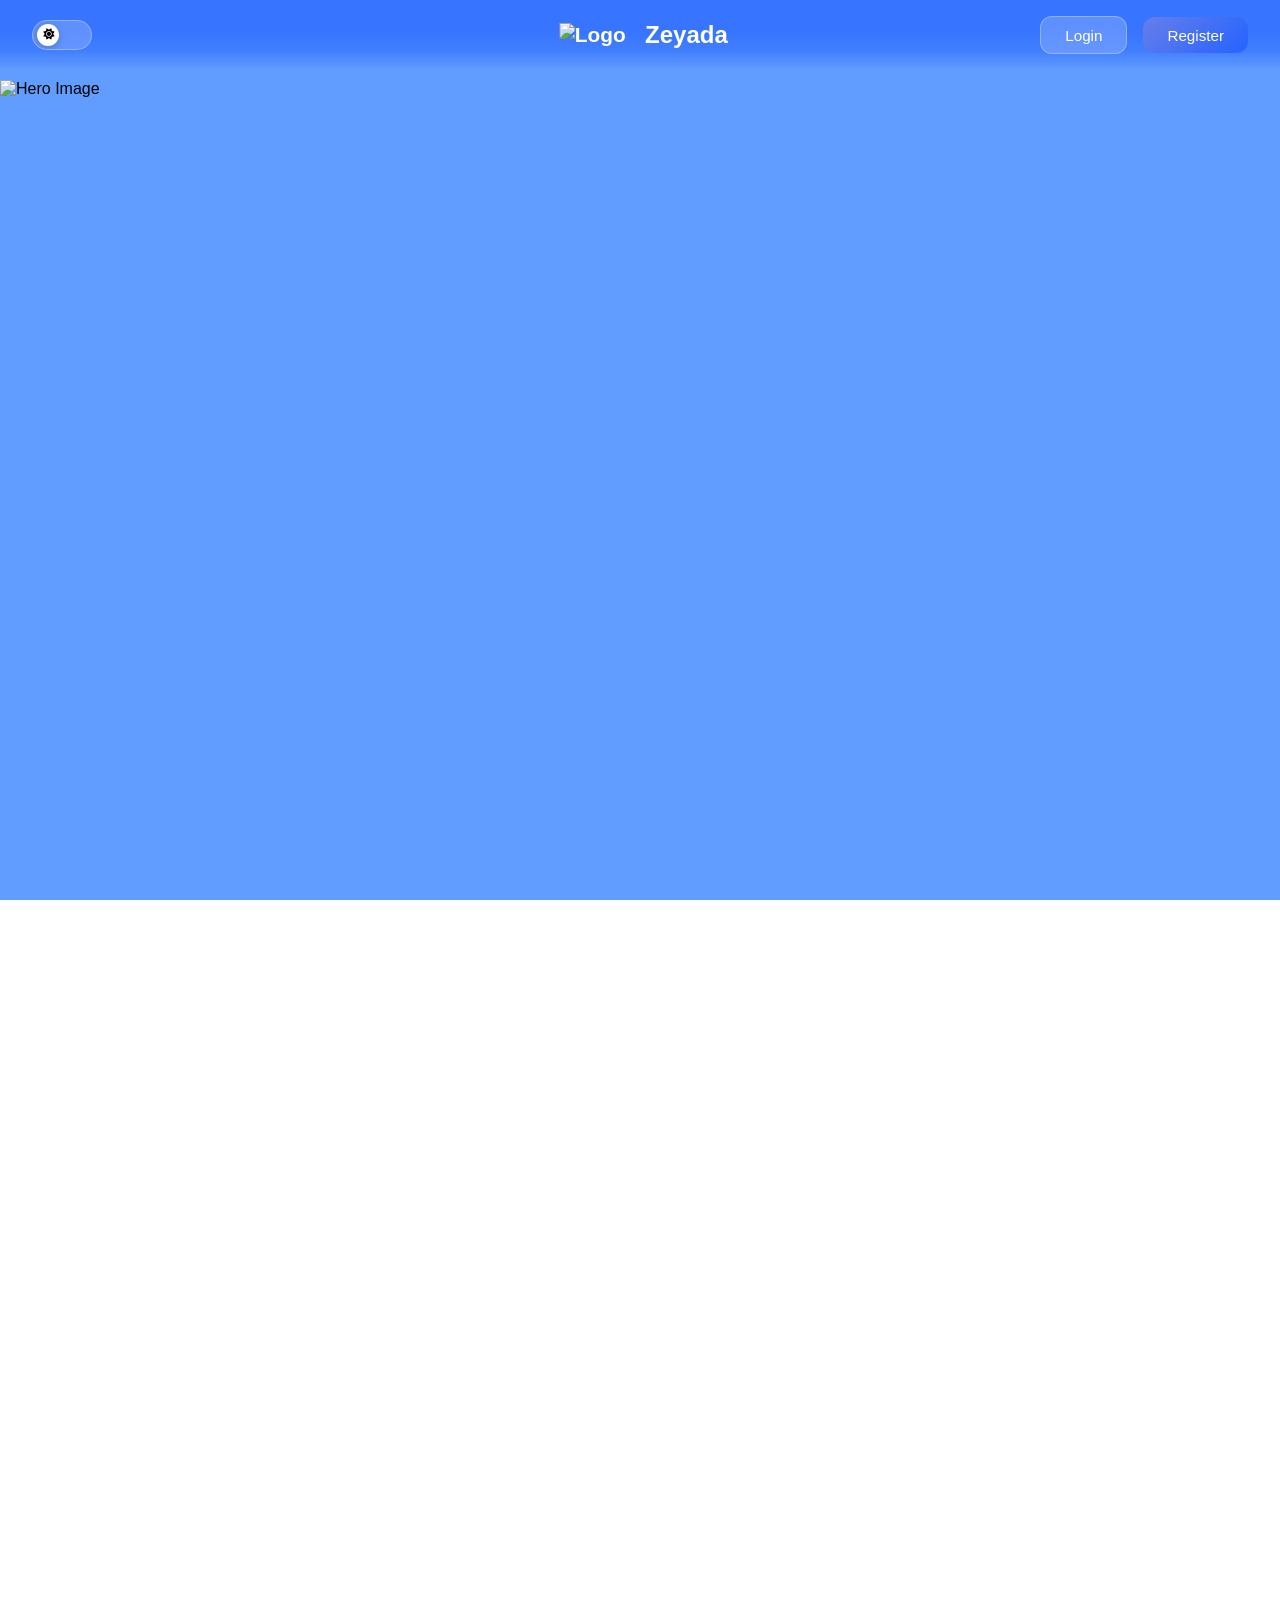
==== index.html @ 0ca5da94 "Update and rename home.html to index.html" ====
<!DOCTYPE html>
<html lang="en">

<head>
    <meta charset="UTF-8">
    <meta name="viewport" content="width=device-width, initial-scale=1.0">
    <title>Home</title>
    <link href="https://cdnjs.cloudflare.com/ajax/libs/font-awesome/6.4.0/css/all.min.css" rel="stylesheet">
    <link rel="stylesheet" href="https://cdnjs.cloudflare.com/ajax/libs/font-awesome/6.5.1/css/all.min.css">
    <link rel="stylesheet" href="footer.css">
    <link rel="stylesheet" href="home.css">
    <link rel="stylesheet" href="nav.css">
</head>

<body>
    <!-- Navbar -->
    <nav class="glass-navbar">
        <div class="navbar-container">
            <!-- Logo/Brand (Center) -->
            <a href="home.html" class="navbar-brand">
                <div class="brand-logo">
                    <!-- <i class="fas fa-gem"></i> -->
                    <img src="IMG/زياادة-01-01.svg" alt="Logo" class="logo-text-wrapper">
                </div>
                <span class="logo-svg">Zeyada</span>
            </a>

            <!-- Theme Toggle -->
            <div class="theme-toggle" onclick="toggleTheme()">
                <div class="toggle-slider" id="themeSlider">
                    <i class="fas fa-sun"></i>
                </div>
            </div>

            <!-- Desktop Buttons -->
            <div class="navbar-buttons">
                <a href="login.html" class="glass-btn">Login</a>
                <a href="register.html" class="glass-btn btn-register">Register</a>
            </div>

            <!-- Hamburger Menu -->
            <div class="hamburger" onclick="toggleMenu()">
                <span></span>
                <span></span>
                <span></span>
            </div>
        </div>
    </nav>
    <!-- Mobile Menu Overlay -->
    <div class="menu-overlay" id="menuOverlay" onclick="closeMenu()"></div>

    <!-- Mobile Menu -->
    <div class="mobile-menu" id="mobileMenu">
        <div class="mobile-menu-items">
            <a href="login.html" class="glass-btn" onclick="closeMenu()">Login</a>
            <a href="register.html" class="glass-btn btn-register" onclick="closeMenu()">Register</a>
        </div>
    </div>
    <!-- finish navbar -->
    <!-- main -->
    <!-- Hero Section (Existing) -->
    <section class="hero">
        <div id="glassCircle">
            <div class="logo-container">
                <div class="logo-glass-circle">
                    <!-- <div class="rotating-logo">
                        <img src="IMG/زياادة-01-01.svg" alt="Rotating Logo">
                    </div> -->
                </div>
            </div>
        </div>
        <img src="IMG/Where-01.svg" alt="Hero Image" class="hero-bg">
    </section>

    <!-- NEW: Video Section -->
    <!-- <section class="video-section fade-in">
        <div class="video-container">
            <div class="video-wrapper">
                <video id="mainVideo" controls>
                    <source src="IMG/WhatsApp Video 2025-06-21 at 07.30.56_0c669a76.mp4" type="video/mp4">
                    Your browser does not support the video tag.
                </video>
                <div class="video-overlay"></div>
                <div class="play-button-overlay" onclick="toggleVideo()">
                    <i class="fas fa-play"></i>
                </div>
            </div>
        </div>
    </section> -->
    <section class="video-section fade-in">
        <div class="video-container">
            <div class="video-wrapper">
                <video id="mainVideo" controls>
                    <source src="IMG/WhatsApp Video 2025-06-21 at 07.30.56_0c669a76.mp4" type="video/mp4">
                    Your browser does not support the video tag.
                </video>
                <div class="video-overlay"></div>
                <div class="play-button-overlay" onclick="toggleVideo()">
                    <i class="fas fa-play"></i>
                </div>
            </div>
        </div>
    </section>

    <!-- NEW: About Section -->
    <section class="about-section fade-in">
        <div class="about-card">
            <p>
                A creative platform for Arabic typography, offering fonts, digital brushes, workbooks, and workshops —
                both free and
                premium — for designers and lettering artists.
            </p>
        </div>
    </section>

    <!-- NEW: Products Section -->
    <section class="products-section fade-in">
        <div class="section-header">
            <h2>Our Products</h2>
            <p>Discover our premium collection</p>
        </div>

        <div class="products-grid">
            <!-- Product Card 1: Rotating Logo (Fixed, Non-interactive) -->
            <div class="product-card">
                <img src="IMG/1000-03.jpg.jpeg" alt="Workshops" class="product-bg">
                <div class="product-glass-overlay"></div>
                <a href="brochures.html" class="product-button">
                    <span class="product-button-text">كراسات – Brochures</span>
                </a>
            </div>
            <!-- Product Card 2: فرش – Brushes -->
            <div class="product-card">
                <img src="IMG/1000-02.jpg.jpeg" alt="Brushes" class="product-bg">
                <div class="product-glass-overlay"></div>
                <a href="brushes.html" class="product-button">
                    <span class="product-button-text">فرش – Brushes</span>
                </a>
            </div>

            <!-- Product Card 3: ورش – Workshops -->
            <div class="product-card">
                <img src="IMG/Untitled-1-03.jpg.jpeg" alt="Workshops" class="product-bg">
                <div class="product-glass-overlay"></div>
                <a href="workshops.html" class="product-button">
                    <span class="product-button-text">ورش – Workshops</span>
                </a>
            </div>

            <!-- Product Card 4: مخطوطات – Calligraphies -->
            <div class="product-card">
                <img src="IMG/1000-03.jpg.jpeg" alt="Calligraphies" class="product-bg">
                <div class="product-glass-overlay"></div>
                <a href="calligraphies.html" class="product-button">
                    <span class="product-button-text"><span style="display: block;">مخطوطات</span> –
                        Calligraphies</span>
                </a>
            </div>

            <!-- Product Card 5: فونتات – Fonts -->
            <div class="product-card">
                <img src="IMG/1000-01.jpg.jpeg" alt="Fonts" class="product-bg">
                <div class="product-glass-overlay"></div>
                <a href="fonts.html" class="product-button">
                    <span class="product-button-text">فونتات – Fonts</span>
                </a>
            </div>
        </div>
    </section>
    <!-- footer -->
    <footer class="glass-footer">
        <div class="footer-content">

            <div class="social-icons">

                <a href="https://www.instagram.com/zy_a_da?igsh=bTQxdTZqa3ltbTZ4&utm_source=qr" target="_blank"
                    class="glass-icon" data-label="Instagram">
                    <i class="fab fa-instagram"></i>
                    <span class="reflection"></span>
                </a>

                <a href="https://youtube.com/@ahmedzeyadaaa?feature=shared" target="_blank" class="glass-icon"
                    data-label="YouTube">
                    <i class="fab fa-youtube"></i>
                    <span class="reflection"></span>
                </a>

                <a href="https://www.facebook.com/ze.y.da1111" target="_blank" class="glass-icon" data-label="Facebook">
                    <i class="fab fa-facebook-f"></i>
                    <span class="reflection"></span>
                </a>

                <a href="https://t.me/@A_M_S_B" target="_blank" class="glass-icon" data-label="Telegram">
                    <i class="fab fa-telegram-plane"></i>
                    <span class="reflection"></span>
                </a>

                <a href="https://wa.me/201025608578" target="_blank" class="glass-icon" data-label="WhatsApp">
                    <i class="fab fa-whatsapp"></i>
                    <span class="reflection"></span>
                </a>

                <a href="https://pin.it/2JMMWl7kB" target="_blank" class="glass-icon" data-label="Pinterest">
                    <i class="fab fa-pinterest-p"></i>
                    <span class="reflection"></span>
                </a>

                <a href="https://www.behance.net/zy_a_da" target="_blank" class="glass-icon" data-label="Behance">
                    <i class="fab fa-behance"></i>
                    <span class="reflection"></span>
                </a>
            </div>
            <div class="copyright">
                <span>All rights</span>
                <span class="reseved">Reserved © 2026</span>
            </div>
        </div>
    </footer>
    <script src="JS/home.js"></script>
    <script src="JS/footer.js"></script>
    <script src="JS/nav.js"></script>
</body>


</html>
---- footer.css ----
/* ===============================
FOOTER BASE
================================ */
.glass-footer {
    padding: clamp(20px, 4vw, 32px) 16px;
    /* background: linear-gradient(135deg, #141e30, #243b55); */
    /* background: linear-gradient(45deg, #6ea3fb 0%, #eaf2f3 50%, #6ea3fb 75%, #eaf2f3 100%); */
    direction: rtl;
    overflow: visible;
}

/* ===============================
FOOTER CONTENT (VERTICAL)
================================ */
.footer-content {
    max-width: 1700px;
    margin: auto;
    display: flex;
    flex-direction: column;
    /* 👈 الافتراضي */
    align-items: center;
    gap: clamp(12px, 3vw, 18px);
}

/* ===============================
REMOVE LINK STYLES
================================ */
.social-icons a {
    text-decoration: none !important;
    /* 👈 مفيش خط */
    color: inherit;
}

/* ===============================
SOCIAL ICONS WRAPPER
================================ */
.social-icons {
    display: flex;
    justify-content: center;
    align-items: center;

    flex-wrap: nowrap;
    /* 👈 7 أيقونات في صف واحد */
    width: 100%;

    gap: clamp(6px, 1.5vw, 14px);
    margin-right: 195px;
}

/* ===============================
GLASS ICON
================================ */
.glass-icon {
    position: relative;

    width: clamp(34px, 5.2vw, 50px);
    height: clamp(34px, 5.2vw, 50px);

    border-radius: 50%;
    overflow: hidden;

    background: rgba(255, 255, 255, 0.4);
    backdrop-filter: blur(18px) saturate(160%);
    -webkit-backdrop-filter: blur(18px) saturate(160%);
    border: 1px solid rgba(255, 255, 255, 0.15);

    display: grid;
    place-items: center;

    cursor: pointer;
    transition: all 0.35s ease;
}

/* ===============================
ICON STYLE
================================ */
.glass-icon i {
    font-size: clamp(16px, 2.6vw, 22px);
    color: #fff;
    z-index: 2;
}

/* ===============================
ACTIVE / PRESS
================================ */
.glass-icon.active {
    background: rgba(255, 255, 255, 0.22);
    border-color: rgba(255, 255, 255, 0.35);
    backdrop-filter: blur(22px) saturate(190%);
    transform: scale(0.95);
}

/* ===============================
TOOLTIP
================================ */
.glass-icon::after {
    content: attr(data-label);
    position: absolute;

    bottom: calc(-1 * clamp(32px, 6vw, 40px));
    left: 50%;
    transform: translateX(-50%) translateY(6px);

    opacity: 0;
    pointer-events: none;

    background: rgba(255, 255, 255, 0.15);
    backdrop-filter: blur(12px);
    color: #fff;

    padding: 6px 12px;
    border-radius: 10px;
    font-size: clamp(11px, 2.4vw, 12px);
    white-space: nowrap;

    transition: 0.3s ease;
}

.glass-icon.active::after {
    opacity: 1;
    transform: translateX(-50%) translateY(0);
}

/* ===============================
LIGHT REFLECTION
================================ */
.reflection {
    position: absolute;
    top: -50%;
    left: -60%;
    width: 40%;
    height: 200%;

    background: linear-gradient(120deg,
            transparent,
            rgba(255, 255, 255, 0.35),
            transparent);

    transform: rotate(25deg);
    opacity: 0;
}

.glass-icon:hover .reflection,
.glass-icon.active .reflection {
    animation: shine 1.2s ease;
}

@keyframes shine {
    0% {
        left: -60%;
        opacity: 0;
    }

    30% {
        opacity: 1;
    }

    100% {
        left: 130%;
        opacity: 0;
    }
}

/* ===============================
RIPPLE EFFECT
================================ */
.ripple {
    position: absolute;
    border-radius: 50%;
    background: rgba(255, 255, 255, 0.4);
    transform: scale(0);
    animation: ripple 0.6s ease-out;
    pointer-events: none;
}

@keyframes ripple {
    to {
        transform: scale(3);
        opacity: 0;
    }
}

/* ===============================
COPYRIGHT (UNDER ICONS)
================================ */
.copyright {
    color: #fff;
    font-size: clamp(15px, 2.4vw, 20px);
    font-family: Verdana, Geneva, Tahoma, sans-serif;
    opacity: 0.8;
    direction: ltr;
    text-align: left;
    white-space: nowrap;
    margin-top: 10px;
    /* 👈 سطر واحد بس */
}

@media (min-width: 1024px) {
    .footer-content {
        flex-direction: row;
        /* 👈 كمبيوتر فقط */
        justify-content: space-between;
    }

}

.reseved {
    display: block;
}

@media (max-width:1024px) {
    .reseved {
        display: inline-block;
    }

    .social-icons {
        margin-left: 195px;
    }
}
---- home.css ----
* {
    margin: 0;
    padding: 0;
    box-sizing: border-box;
}

body {
    font-family: -apple-system, BlinkMacSystemFont, 'Segoe UI', Roboto, Oxygen, Ubuntu, Cantarell, sans-serif;
    background: linear-gradient(135deg, #667eea 0%, #764ba2 50%, #f093fb 100%);
    background-attachment: fixed;
    overflow-x: hidden;
}

/* ===== Hero Section - Desktop ===== */
.hero {
    position: relative;
    width: 100%;
    min-height: 170vh;
    /* طول كامل للشاشة */
    display: flex;
    align-items: center;
    justify-content: center;
    overflow: hidden;
    margin-bottom: 80px;
}

.hero-bg {
    position: absolute;
    top: 0;
    left: 0;
    width: 100%;
    height: auto;
    /* مهم جداً بدل 100% */
    min-height: 100%;
    /* يغطي الـ section بالكامل */
    object-fit: cover;
    /* الصورة تغطي الـ section */
    object-position: center center;
    /* مركز الصورة */
    z-index: -1;
}

/* ===== NEW: Video Section ===== */
.video-section {
    max-width: 1400px;
    margin: 0 auto 100px;
    padding: 0 20px;
}

.video-container {
    position: relative;
    border-radius: 30px;
    overflow: hidden;
    background: rgba(255, 255, 255, 0.1);
    backdrop-filter: blur(20px);
    -webkit-backdrop-filter: blur(20px);
    box-shadow: 0 20px 60px rgba(0, 0, 0, 0.3),
        0 0 0 1px rgba(255, 255, 255, 0.2) inset;
    transition: transform 0.3s ease, box-shadow 0.3s ease;
}

.video-container:hover {
    transform: translateY(-5px);
    box-shadow: 0 25px 80px rgba(0, 0, 0, 0.4),
        0 0 0 1px rgba(255, 255, 255, 0.3) inset;
}

.video-wrapper {
    position: relative;
    padding-bottom: 56.25%;
    /* 16:9 Aspect Ratio */
    height: 0;
    overflow: hidden;
}

.video-wrapper video {
    position: absolute;
    top: 0;
    left: 0;
    width: 100%;
    height: 100%;
    object-fit: cover;
}

/* Glass overlay on video */
.video-overlay {
    position: absolute;
    top: 0;
    left: 0;
    width: 100%;
    height: 100%;
    background: linear-gradient(180deg,
            rgba(255, 255, 255, 0.1) 0%,
            transparent 50%,
            rgba(0, 0, 0, 0.2) 100%);
    pointer-events: none;
}

/* Play button overlay */
.play-button-overlay {
    position: absolute;
    top: 50%;
    left: 50%;
    transform: translate(-50%, -50%);
    width: 80px;
    height: 80px;
    background: rgba(255, 255, 255, 0.3);
    backdrop-filter: blur(10px);
    border-radius: 50%;
    display: flex;
    align-items: center;
    justify-content: center;
    cursor: pointer;
    transition: all 0.3s ease;
    border: 2px solid rgba(255, 255, 255, 0.4);
    opacity: 0;
}

.video-container:hover .play-button-overlay {
    opacity: 1;
}

.play-button-overlay:hover {
    transform: translate(-50%, -50%) scale(1.1);
    background: rgba(255, 255, 255, 0.4);
}

.play-button-overlay i {
    color: white;
    font-size: 28px;
    margin-left: 4px;
}

/* ===== NEW: About Section ===== */
.about-section {
    max-width: 1200px;
    margin: 0 auto 100px;
    padding: 0 20px;
}

.about-card {
    backdrop-filter: blur(20px);
    -webkit-backdrop-filter: blur(20px);
    border-radius: 30px;
    padding: 60px 50px;
    color: white;
    transition: transform 0.3s ease;
}

.about-card:hover {
    transform: translateY(-5px);
}

.about-card h2 {
    font-size: clamp(32px, 4vw, 48px);
    margin-bottom: 30px;
    font-weight: 700;
    text-shadow: 0 4px 12px rgba(0, 0, 0, 0.3);
}

.about-card p {
    font-size: clamp(16px, 2vw, 20px);
    line-height: 1.8;
    opacity: 0.95;
    margin-bottom: 20px;
}

.about-card p:last-child {
    margin-bottom: 0;
}

/* ===== NEW: Products Section ===== */
.products-section {
    max-width: 1400px;
    margin: 0 auto 100px;
    padding: 0 20px;
}

.section-header {
    text-align: center;
    margin-bottom: 60px;
}

.section-header h2 {
    font-size: clamp(36px, 5vw, 56px);
    color: white;
    font-weight: 700;
    margin-bottom: 15px;
    text-shadow: 0 4px 12px rgba(0, 0, 0, 0.3);
}

.section-header p {
    font-size: clamp(16px, 2vw, 20px);
    color: rgba(255, 255, 255, 0.9);
}

/* Products Grid */
.products-grid {
    display: grid;
    grid-template-columns: repeat(auto-fit, minmax(320px, 1fr));
    gap: 30px;
}

/* Product Card */
.product-card {
    position: relative;
    border-radius: 25px;
    overflow: hidden;
    height: 380px;
    cursor: pointer;
    transition: transform 0.4s cubic-bezier(0.34, 1.56, 0.64, 1),
        box-shadow 0.4s ease;
    box-shadow: 0 15px 40px rgba(0, 0, 0, 0.3);
}

.product-card:hover {
    transform: translateY(-10px);
    box-shadow: 0 25px 60px rgba(0, 0, 0, 0.4);
}

/* Product Background Image */
.product-bg {
    position: absolute;
    top: 0;
    left: 0;
    width: 100%;
    height: 100%;
    object-fit: cover;
    transition: transform 0.4s ease;
}

.product-card:hover .product-bg {
    transform: scale(1.05);
}

/* Glass Overlay Layer */
.product-glass-overlay {
    position: absolute;
    top: 0;
    left: 0;
    width: 100%;
    height: 100%;
    transition: backdrop-filter 0.3s ease, background 0.3s ease;
}

.product-card:hover .product-glass-overlay {
    /* backdrop-filter: blur(10px) saturate(140%);
    -webkit-backdrop-filter: blur(10px) saturate(140%); */
    background: linear-gradient(135deg,
            rgba(255, 255, 255, 0.25) 0%,
            rgba(255, 255, 255, 0.15) 50%,
            rgba(0, 0, 0, 0.35) 100%);
}

/* Product Button - Centered */
.product-button {
    position: absolute;
    top: 50%;
    left: 50%;
    transform: translate(-50%, -50%);
    display: inline-flex;
    align-items: center;
    justify-content: center;
    gap: 8px;
    padding: 18px 40px;
    backdrop-filter: blur(10px) saturate(140%);
    -webkit-backdrop-filter: blur(10px) saturate(140%);
    background: linear-gradient(135deg,
            rgba(255, 255, 255, 0.25) 0%,
            rgba(255, 255, 255, 0.15) 50%,
            rgba(0, 0, 0, 0.35) 100%);
    border: 2px solid rgba(255, 255, 255, 0.4);
    border-radius: 20px;
    color: white;
    text-decoration: none;
    font-size: clamp(18px, 2.5vw, 22px);
    font-weight: 600;
    letter-spacing: 0.3px;
    transition: all 0.3s ease;
    box-shadow: 0 10px 30px rgba(102, 126, 234, 0.4);
    z-index: 10;
}

.product-button:hover {
    backdrop-filter: blur(10px) saturate(140%);
    -webkit-backdrop-filter: blur(10px) saturate(140%);
    background: linear-gradient(135deg,
            rgba(255, 255, 255, 0.25) 0%,
            rgba(255, 255, 255, 0.15) 50%,
            rgba(0, 0, 0, 0.35) 100%);
    transform: translate(-50%, -50%) translateY(-5px);
    box-shadow: 0 15px 40px rgba(118, 75, 162, 0.5);
}

/* Button text style - Arabic and English on same line */
.product-button-text {
    white-space: nowrap;
    text-shadow: 0 2px 8px rgba(0, 0, 0, 0.3);
}

/* Logo Container - Fixed, Centered, Non-interactive */
.logo-container {
    position: absolute;
    top: 50%;
    left: 50%;
    margin-top: -350px;
    margin-left: 130px;
    transform: translate(-50%, -50%);
    width: 400px;
    height: 400px;
    pointer-events: none;
    z-index: 10;
}

/* Rotating Logo Content */
.rotating-logo {
    width: 90%;
    height: 90%;
    display: flex;
    align-items: center;
    justify-content: center;
    animation: coinRotation 6s ease-in-out infinite;
    transform-style: preserve-3d;
    perspective: 1000px;
}

/* Logo Image */
.rotating-logo img {
    width: 100%;
    height: 100%;
    object-fit: contain;
    filter: drop-shadow(0 4px 12px rgba(0, 0, 0, 0.5));
    backface-visibility: hidden;
    -webkit-backface-visibility: hidden;
}

/* 3D Coin Rotation Animation - Like a coin on the ground */
@keyframes coinRotation {
    0% {
        transform: rotateY(0deg) rotateX(5deg);
    }

    50% {
        transform: rotateY(180deg) rotateX(5deg);
    }

    100% {
        transform: rotateY(360deg) rotateX(5deg);
    }
}

/* Remove unused styles */
.logo-button,
.rotating-logo-container,
.product-name-ar,
.product-name-en {
    display: none;
}

/* ===== Responsive Design ===== */
@media (max-width: 992px) {
    .about-card {
        padding: 40px 30px;
    }

    .products-grid {
        grid-template-columns: repeat(auto-fit, minmax(280px, 1fr));
        gap: 25px;
    }

    .product-card {
        height: 350px;
    }
}

@media (max-width: 768px) {

    .video-section,
    .about-section,
    .products-section {
        margin-bottom: 60px;
    }

    .products-grid {
        grid-template-columns: 1fr;
        gap: 20px;
    }

    .product-content {
        padding: 20px;
    }
}

@media (max-width: 480px) {
    .about-card {
        padding: 30px 20px;
        border-radius: 20px;
    }

    .video-container {
        border-radius: 20px;
    }

    .product-card {
        height: 320px;
        border-radius: 20px;
    }
}

/* Smooth scroll behavior */
html {
    scroll-behavior: smooth;
}

/* Animation on scroll */
.fade-in {
    opacity: 0;
    transform: translateY(30px);
    transition: opacity 0.6s ease, transform 0.6s ease;
}

.fade-in.visible {
    opacity: 1;
    transform: translateY(0);
}

/* ===== Hero Section - Mobile ===== */
@media (max-width: 768px) {
    .hero {
        min-height: 70vh;
        margin-bottom: 60px;
    }

    .hero-bg {
        object-position: center top;
    }
}

/* المشهد */
.scene {
    width: 300px;
    height: 300px;
    perspective: 1400px;
    display: flex;
    justify-content: center;
    align-items: center;
    position: relative;
}

/* جسم اللوجو */
.logo-3d {
    width: 80%;
    height: 80%;
    transform-style: preserve-3d;
    transition: transform 0.2s ease-out;
    will-change: transform;
    position: relative;
}

/* الصورة */
.logo-3d img {
    width: 100%;
    height: 100%;
    object-fit: contain;
    filter: drop-shadow(0 12px 20px rgba(0, 0, 0, 0.25));
}

/* Glow خفيف من تحت */
.scene::after {
    content: "";
    position: absolute;
    width: 150%;
    height: 150%;
    top: 25%;
    left: -25%;
    background: radial-gradient(circle, rgba(255, 255, 255, 0.2) 0%, transparent 70%);
    pointer-events: none;
    filter: blur(20px);
}

/* حركة Float تلقائية */
@keyframes floatAnimation {
    0% {
        transform: translateY(0px) rotateX(10deg) rotateY(0deg);
    }

    25% {
        transform: translateY(-5px) rotateX(-10deg) rotateY(45deg);
    }

    50% {
        transform: translateY(0px) rotateX(10deg) rotateY(90deg);
    }

    75% {
        transform: translateY(-5px) rotateX(-10deg) rotateY(135deg);
    }

    100% {
        transform: translateY(0px) rotateX(10deg) rotateY(180deg);
    }
}

.logo-3d {
    animation: floatAnimation 6s ease-in-out infinite;
}

/* Hover interaction: يكبر ويقف */
.scene:hover .logo-3d {
    animation-play-state: paused;
    transform: scale(1.15);
}
---- nav.css ----
* {
    margin: 0;
    padding: 0;
    box-sizing: border-box;
}

body {
    font-family: 'Segoe UI', Tahoma, Geneva, Verdana, sans-serif;
    min-height: 100vh;
    transition: background 0.5s ease, color 0.5s ease;
    position: relative;
    overflow-x: hidden;
    padding-top: 80px;
}

/* Animated Gradient Background */
body::before {
    content: '';
    position: fixed;
    top: 0;
    left: 0;
    width: 100%;
    height: 100%;
    /* background: linear-gradient(45deg, #667eea 0%, #764ba2 25%, #f093fb 50%, #4facfe 75%, #00f2fe 100%); */
    /* background: linear-gradient(45deg, #6ea3fb 0%, #22edff 25%, #eaf2f3 50%, #6ea3fb 75%, #eaf2f3 100%); */
    background: linear-gradient(#619dff 50%, #eaf2f3 100%);
    background-size: 400% 400%;
    animation: gradientShift 15s ease infinite;
    z-index: -1;
    transition: opacity 0.5s ease;
}

body.dark-mode::before {
    background: linear-gradient(45deg, #1a1a2e 0%, #16213e 25%, #0f3460 50%, #1a1a2e 75%, #16213e 100%);
}

@keyframes gradientShift {
    0% {
        background-position: 0% 50%;
    }

    50% {
        background-position: 100% 50%;
    }

    100% {
        background-position: 0% 50%;
    }
}

/* Navbar Styles */
.glass-navbar {
    background: linear-gradient(0deg, #2563ff00 30%, #2563ff8a, rgba(37, 99, 255, 0.7) 70%);
    backdrop-filter: none;
    -webkit-backdrop-filter: none;
    box-shadow: 0 4px 20px rgba(0, 0, 0, 0.1),
        0 0 0 1px rgba(255, 255, 255, 0.2) inset;
    padding: 1rem 0;
    position: fixed;
    top: 0;
    left: 0;
    right: 0;
    z-index: 9999;
    transition: all 0.3s ease;
    height: 100px;
}

body.dark-mode .glass-navbar {
    background: linear-gradient(0deg, #2563ff00 30%, #16213c78, #16213c 70%);
    backdrop-filter: none;
    -webkit-backdrop-filter: none;
}

.navbar-container {
    max-width: 1400px;
    margin: 0 auto;
    padding: 0 2rem;
    display: flex;
    align-items: center;
    justify-content: space-between;
    position: relative;
}

/* Logo/Brand Center */
.navbar-brand {
    position: absolute;
    left: 50%;
    transform: translateX(-50%);
    display: flex;
    align-items: center;
    gap: 0.8rem;
    text-decoration: none;
    color: #fff;
    font-size: 1.5rem;
    font-weight: 700;
    transition: all 0.3s ease;
}

.navbar-brand:hover {
    color: #fff;
    transform: translateX(-50%) scale(1.05);
}

.brand-logo {
    width: 80px;
    height: 80px;
    border-radius: 12px;
    display: flex;
    align-items: center;
    justify-content: center;
    font-size: 1.3rem;
}

/* Desktop Buttons */
.navbar-buttons {
    display: flex;
    align-items: center;
    gap: 1rem;
    margin-left: auto;
}

.glass-btn {
    padding: 0.6rem 1.5rem;
    background: rgba(255, 255, 255, 0.2);
    backdrop-filter: blur(10px);
    border: 1px solid rgba(255, 255, 255, 0.3);
    border-radius: 12px;
    color: #fff;
    text-decoration: none;
    font-size: 0.95rem;
    font-weight: 500;
    transition: all 0.3s ease;
    display: inline-block;
}

.glass-btn:hover {
    background: rgba(255, 255, 255, 0.3);
    border-color: rgba(255, 255, 255, 0.5);
    color: #fff;
    transform: translateY(-2px);
    box-shadow: 0 4px 15px rgba(255, 255, 255, 0.2);
}

body.dark-mode .glass-btn {
    background: rgba(255, 255, 255, 0.1);
    border-color: rgba(255, 255, 255, 0.2);
}

body.dark-mode .glass-btn:hover {
    background: rgba(255, 255, 255, 0.2);
}

.btn-register {
    background: linear-gradient(135deg, #667eea 0%, #2563ff 100%);
    border: none;
}

/* Dark Mode Toggle */
.theme-toggle {
    position: relative;
    width: 60px;
    height: 30px;
    background: rgba(255, 255, 255, 0.2);
    backdrop-filter: blur(10px);
    border: 1px solid rgba(255, 255, 255, 0.3);
    border-radius: 20px;
    cursor: pointer;
    transition: all 0.3s ease;
    display: flex;
    align-items: center;
    padding: 0 4px;
    margin-right: 1rem;
    overflow: hidden;
}

.theme-toggle::before {
    content: '';
    position: absolute;
    top: 0;
    left: 0;
    width: 100%;
    height: 100%;
    background: radial-gradient(circle at center, rgba(255, 255, 255, 0.3) 0%, transparent 70%);
    opacity: 0;
    transition: opacity 0.3s ease;
    pointer-events: none;
}

.theme-toggle:hover::before {
    animation: ripple 0.6s ease-out;
}

@keyframes ripple {
    0% {
        opacity: 1;
        transform: scale(0);
    }

    100% {
        opacity: 0;
        transform: scale(2);
    }
}

body.dark-mode .theme-toggle {
    background: rgba(0, 0, 0, 0.3);
}

.toggle-slider {
    width: 22px;
    height: 22px;
    background: #fff;
    border-radius: 50%;
    transition: transform 0.3s ease;
    display: flex;
    align-items: center;
    justify-content: center;
    font-size: 0.7rem;
    box-shadow: 0 2px 8px rgba(0, 0, 0, 0.2);
}

body.dark-mode .toggle-slider {
    transform: translateX(30px);
    background: linear-gradient(135deg, #667eea 0%, #764ba2 100%);
}

/* Hamburger Menu */
.hamburger {
    display: none;
    flex-direction: column;
    gap: 5px;
    cursor: pointer;
    padding: 0.5rem;
    background: rgba(255, 255, 255, 0.2);
    backdrop-filter: blur(10px);
    border: 1px solid rgba(255, 255, 255, 0.3);
    border-radius: 10px;
    transition: all 0.3s ease;
    z-index: 10001;
    position: relative;
}

.hamburger:hover {
    background: rgba(255, 255, 255, 0.3);
}

body.dark-mode .hamburger {
    background: rgba(255, 255, 255, 0.1);
}

body.dark-mode .hamburger:hover {
    background: rgba(255, 255, 255, 0.2);
}

.hamburger span {
    width: 25px;
    height: 3px;
    background: #fff;
    border-radius: 2px;
    transition: all 0.3s ease;
}

.hamburger.active span:nth-child(1) {
    transform: rotate(45deg) translate(7px, 7px);
}

.hamburger.active span:nth-child(2) {
    opacity: 0;
}

.hamburger.active span:nth-child(3) {
    transform: rotate(-45deg) translate(7px, -7px);
}

/* Mobile Menu Overlay */
.menu-overlay {
    position: fixed;
    top: 0;
    left: 0;
    width: 100%;
    height: 100vh;
    background: rgba(0, 0, 0, 0.5);
    opacity: 0;
    visibility: hidden;
    transition: all 0.3s ease;
    z-index: 9997;
}

.menu-overlay.show {
    opacity: 1;
    visibility: visible;
}

/* Mobile Menu */
.mobile-menu {
    position: fixed;
    top: 0;
    right: -100%;
    width: 280px;
    height: 100vh;
    background: rgba(255, 255, 255, 0.15);
    backdrop-filter: blur(20px);
    -webkit-backdrop-filter: blur(20px);
    box-shadow: 0 8px 32px rgba(0, 0, 0, 0.1),
        0 0 0 1px rgba(255, 255, 255, 0.2) inset;
    padding: 5rem 1.5rem 2rem;
    transition: right 0.4s cubic-bezier(0.68, -0.55, 0.265, 1.55);
    z-index: 9998;
    overflow-y: auto;
}

body.dark-mode .mobile-menu {
    background: rgba(0, 0, 0, 0.3);
    box-shadow: 0 8px 32px rgba(0, 0, 0, 0.3),
        0 0 0 1px rgba(255, 255, 255, 0.1) inset;
}

.mobile-menu.show {
    right: 0;
}

.mobile-menu-items {
    display: flex;
    flex-direction: column;
    gap: 1rem;
}

.mobile-menu-items .glass-btn {
    width: 100%;
    text-align: center;
}

/* Content Demo */
.content-demo {
    max-width: 1200px;
    margin: 4rem auto;
    padding: 0 2rem;
}

.demo-card {
    background: rgba(255, 255, 255, 0.15);
    backdrop-filter: blur(20px);
    -webkit-backdrop-filter: blur(20px);
    border-radius: 20px;
    padding: 3rem;
    box-shadow: 0 8px 32px rgba(0, 0, 0, 0.1),
        0 0 0 1px rgba(255, 255, 255, 0.2) inset;
    color: #fff;
    margin-bottom: 2rem;
    transition: all 0.3s ease;
}

body.dark-mode .demo-card {
    background: rgba(0, 0, 0, 0.3);
}

.demo-card h2 {
    font-size: 2.5rem;
    margin-bottom: 1rem;
    text-shadow: 2px 2px 4px rgba(0, 0, 0, 0.2);
}

.demo-card p {
    font-size: 1.1rem;
    line-height: 1.8;
    color: rgba(255, 255, 255, 0.9);
}

/* Responsive */
@media (max-width: 992px) {
    .navbar-buttons {
        display: none;
    }

    .hamburger {
        display: flex;
    }

    .navbar-brand {
        position: static;
        transform: none;
    }

    .navbar-brand:hover {
        transform: scale(1.05);
    }

    .theme-toggle {
        margin-right: 20x;
        margin-left: auto;
    }
}

@media (max-width: 576px) {
    .navbar-container {
        padding: 0 1rem;
    }

    .navbar-brand {
        font-size: 1.2rem;
    }

    .brand-logo {
        width: 45px;
        height: 45px;
        font-size: 1.1rem;
    }

    .mobile-menu {
        width: 100%;
    }

    .demo-card {
        padding: 2rem 1.5rem;
    }

    .demo-card h2 {
        font-size: 2rem;
    }
}

.glass-navbar {
    /* إزالة أي إحساس بالفصل */
    box-shadow: none;
    border: none;

    transition: all 0.3s ease;
}

/* Navbar For Dashbard */
.nav-links-responsive {
    display: flex;
    gap: 10px;
    transition: all 0.3s ease;
    margin-right: -42px;
}

/* من 1200 لحد 992 تصغير */
@media (max-width: 1200px) {
    .nav-links-responsive {
        gap: 2px;
        transform: scale(0.9);
    }
}

/* عند 992 تختفي */
@media (max-width: 992px) {
    .nav-links-responsive {
        display: none;
    }
}

/* Drob List */
/* شكل اللينكات */
.nav-links-responsive a {
    text-decoration: none;
    color: #f5f5f5;
    font-size: 16px;
    font-weight: 500;
    padding: 6px 10px;
    border-radius: 10px;
    transition:
        color 0.3s ease,
        background 0.3s ease,
        transform 0.25s ease;
}

/* Hover – يبان إن ده لينك */
.nav-links-responsive a:hover {
    color: #ffffff;
    background: rgba(255, 255, 255, 0.15);
    transform: scale(1.08);
}

/* Active – لحظة الضغط */
.nav-links-responsive a:active {
    transform: scale(0.95);
    background: rgba(255, 255, 255, 0.25);
}

.dropdown {
    position: relative;
}

/* button */
.dropdown-btn {
    display: flex;
    align-items: center;
    gap: 8px;
    text-decoration: none;
    color: inherit;
    cursor: pointer;
}

/* menu hidden */
.dropdown-menu {
    position: absolute;
    top: 120%;
    right: 0;
    /* RTL */
    background: white;
    min-width: 300px;
    border-radius: 10px;
    box-shadow: 0 10px 25px rgba(0, 0, 0, 0.15);
    padding: 8px 0;
    opacity: 0;
    visibility: hidden;
    transform: translateY(-10px);
    transition: all 0.3s ease;
    z-index: 999;
    max-height: 250px;
    overflow-x: scroll;
}

/* hover show */
.dropdown:hover .dropdown-menu {
    opacity: 1;
    visibility: visible;
    transform: translateY(0);
}

/* items */
.dropdown-menu a {
    display: flex;
    align-items: center;
    gap: 10px;
    padding: 10px 16px;
    text-decoration: none;
    color: #333;
}

.dropdown-menu a:hover {
    background: rgba(255, 255, 255, 0.4);
    color: black;
}
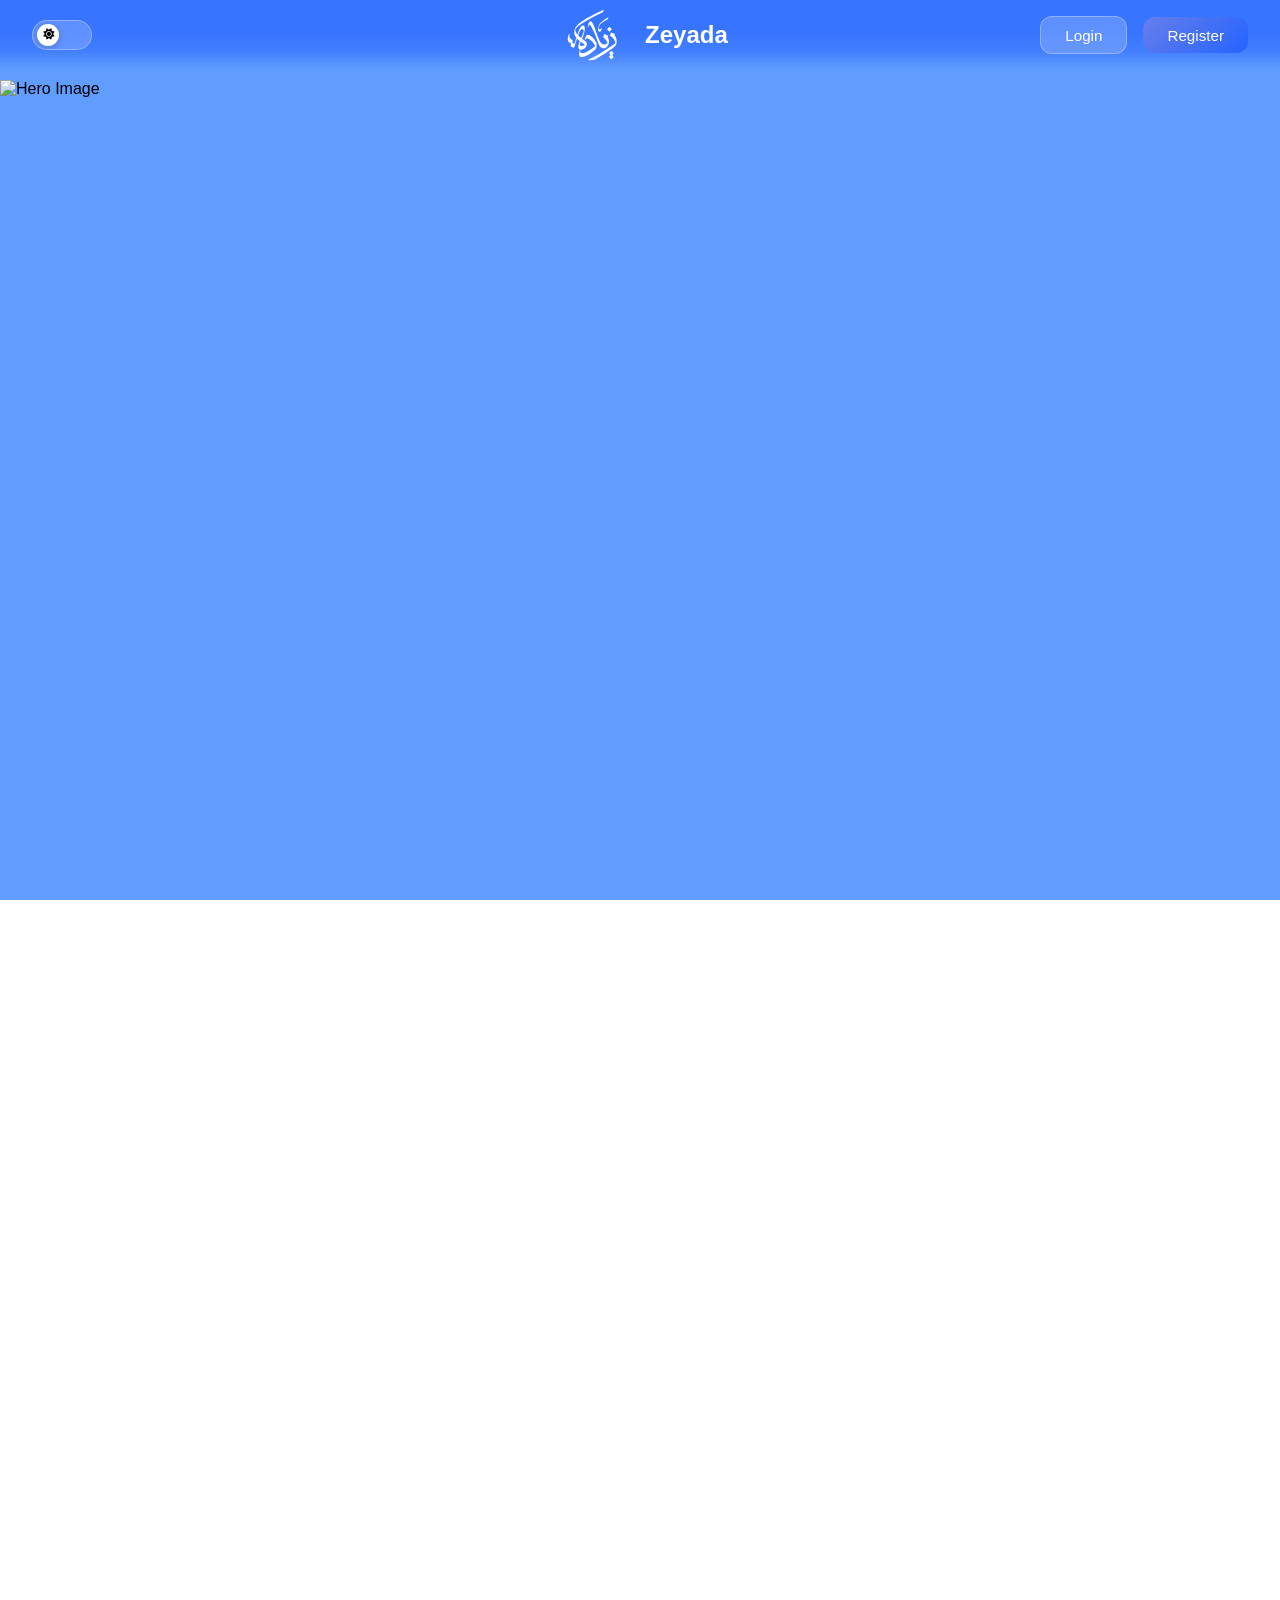
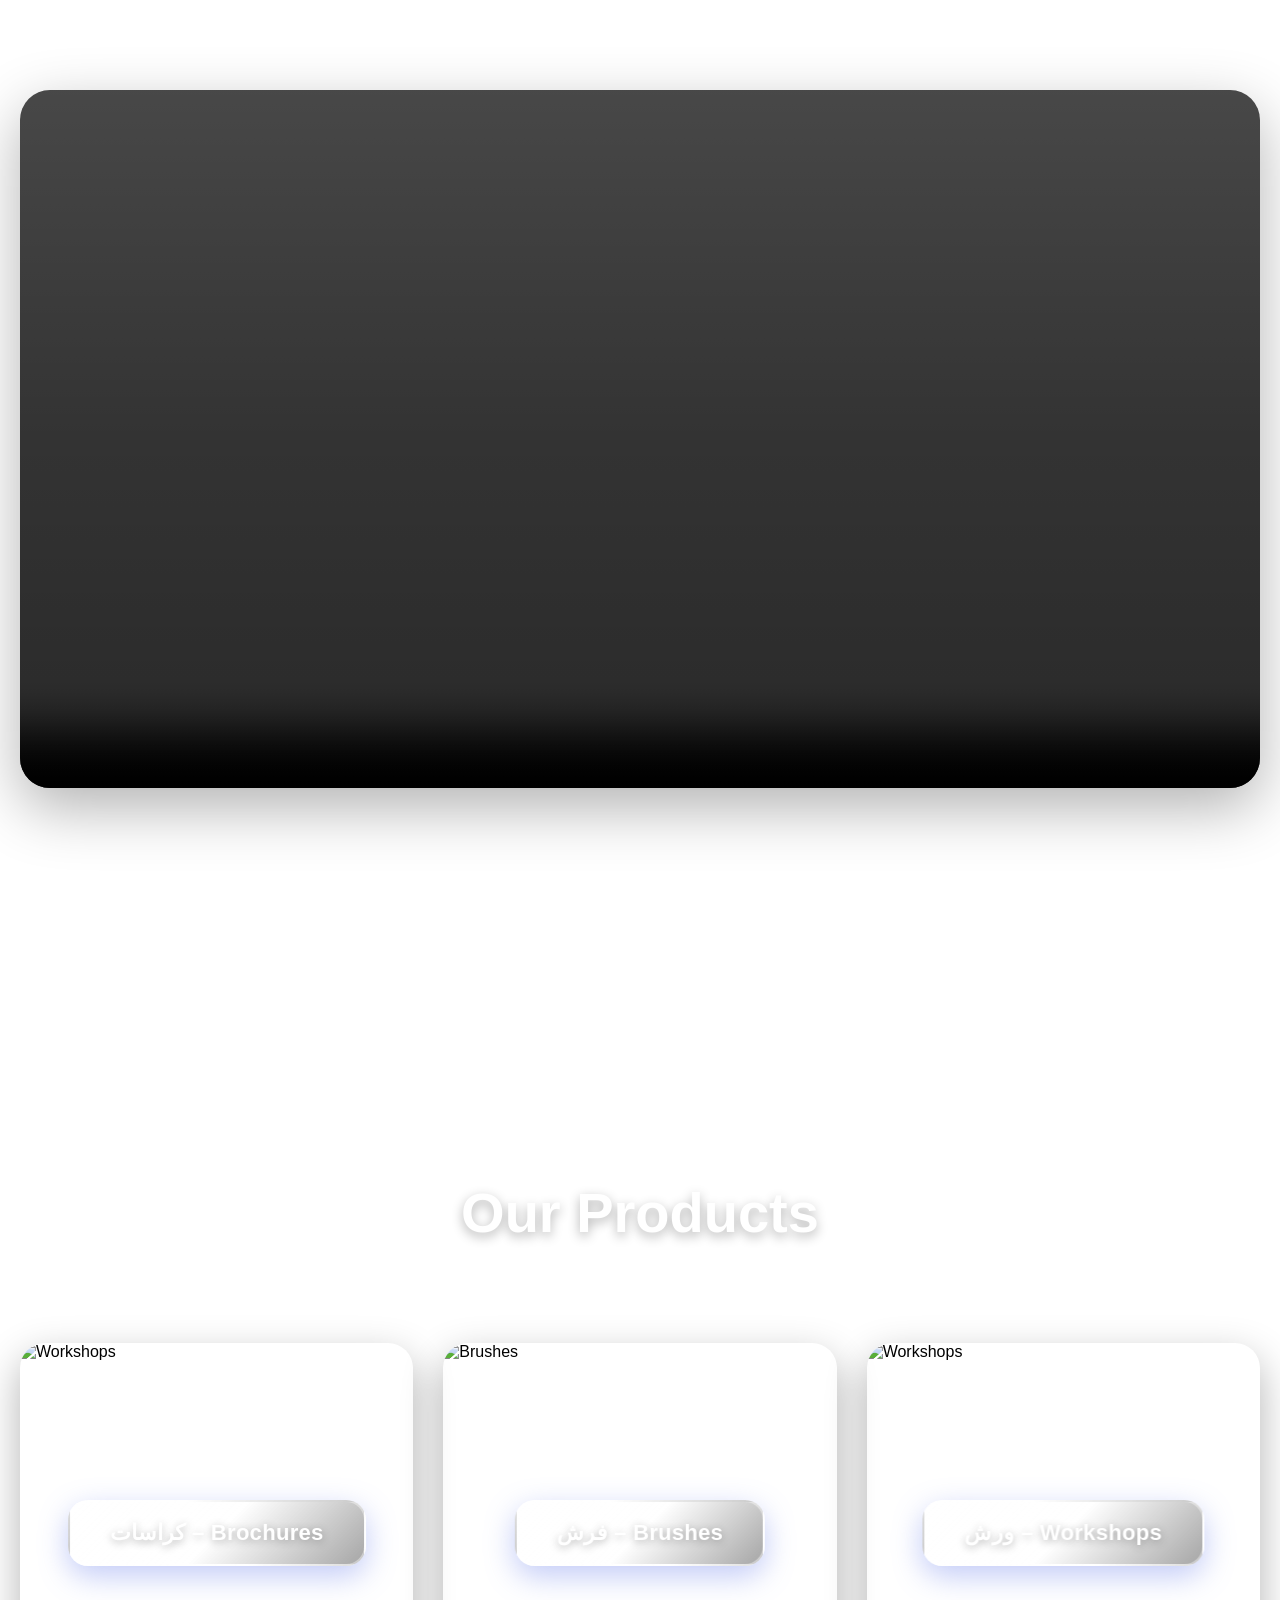
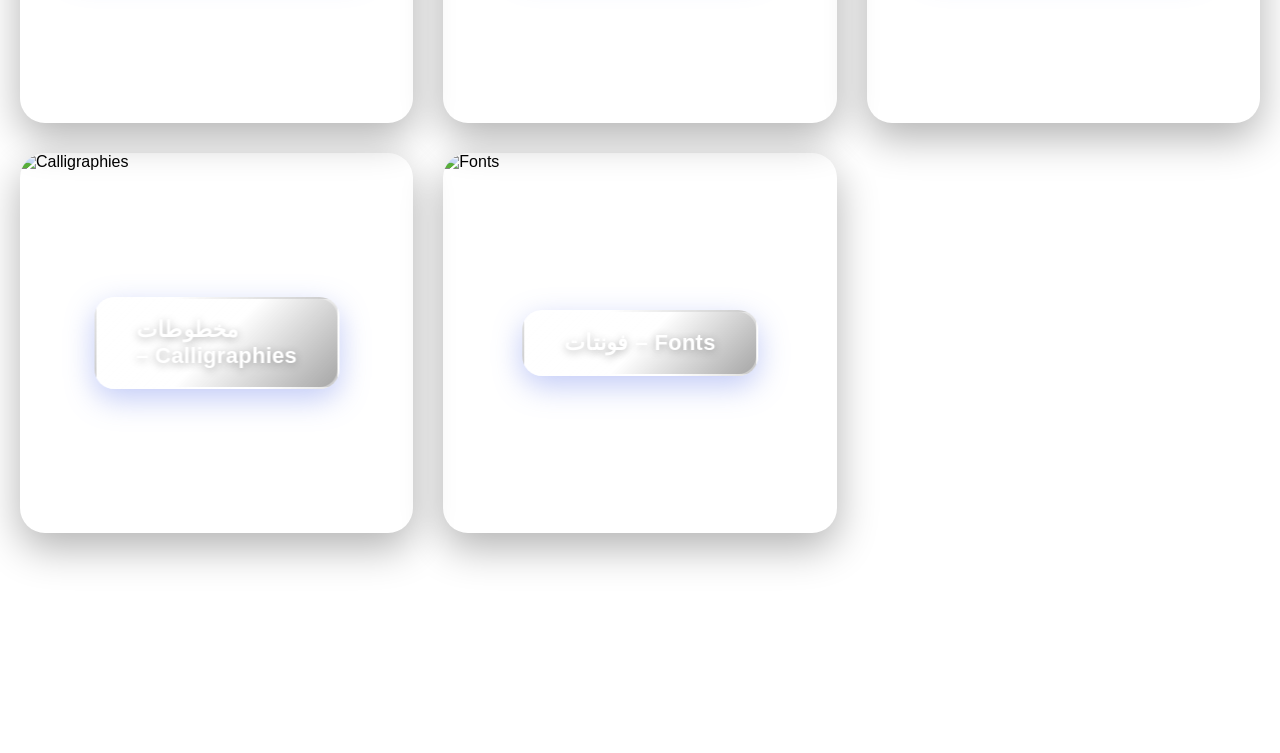
==== commit ce87ed54: "Update index.html" ====
--- a/index.html
+++ b/index.html
@@ -20,7 +20,7 @@
             <a href="home.html" class="navbar-brand">
                 <div class="brand-logo">
                     <!-- <i class="fas fa-gem"></i> -->
-                    <img src="IMG/زياادة-01-01.svg" alt="Logo" class="logo-text-wrapper">
+                    <img src="زياادة-01-01.svg" alt="Logo" class="logo-text-wrapper">
                 </div>
                 <span class="logo-svg">Zeyada</span>
             </a>
@@ -64,7 +64,7 @@
             <div class="logo-container">
                 <div class="logo-glass-circle">
                     <!-- <div class="rotating-logo">
-                        <img src="IMG/زياادة-01-01.svg" alt="Rotating Logo">
+                        <img src="زياادة-01-01.svg" alt="Rotating Logo">
                     </div> -->
                 </div>
             </div>
@@ -216,10 +216,11 @@
             </div>
         </div>
     </footer>
-    <script src="JS/home.js"></script>
-    <script src="JS/footer.js"></script>
-    <script src="JS/nav.js"></script>
+    <script src="home.js"></script>
+    <script src="footer.js"></script>
+    <script src="nav.js"></script>
 </body>
 
 
 </html>
+
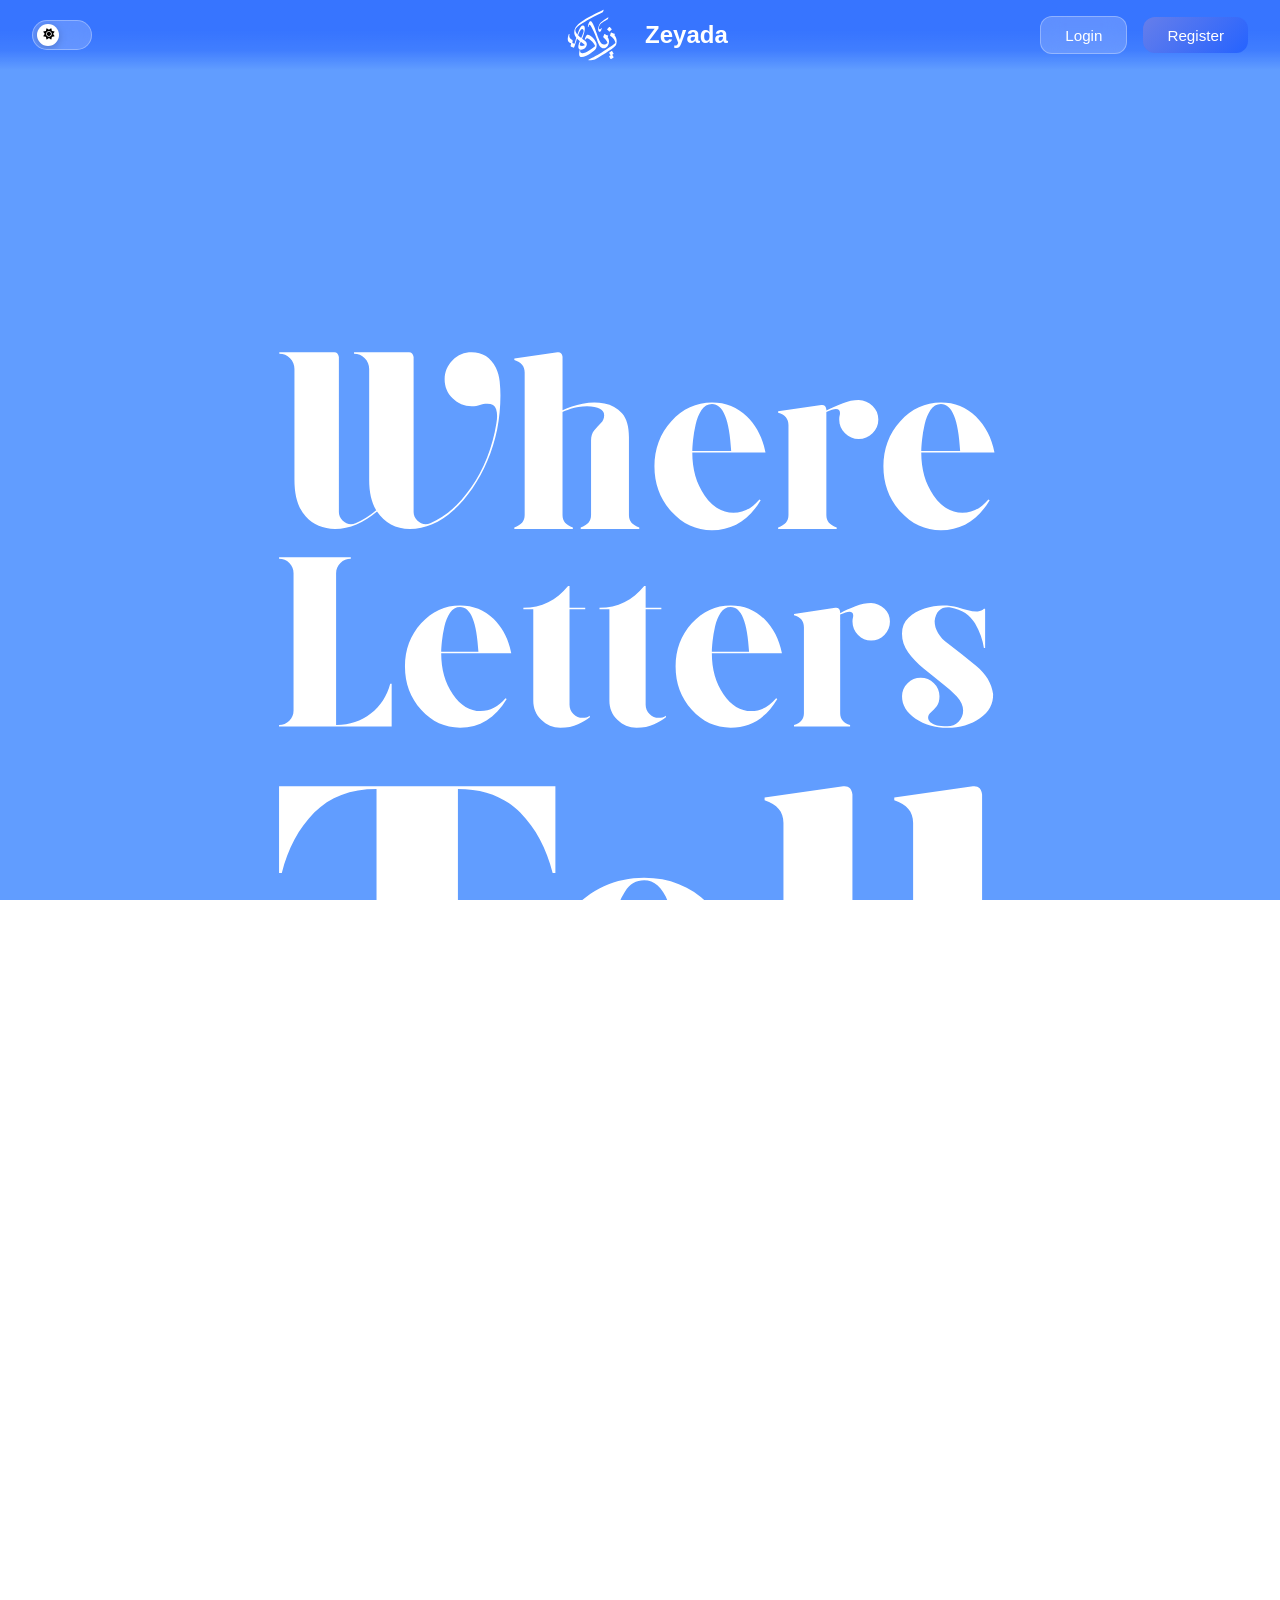
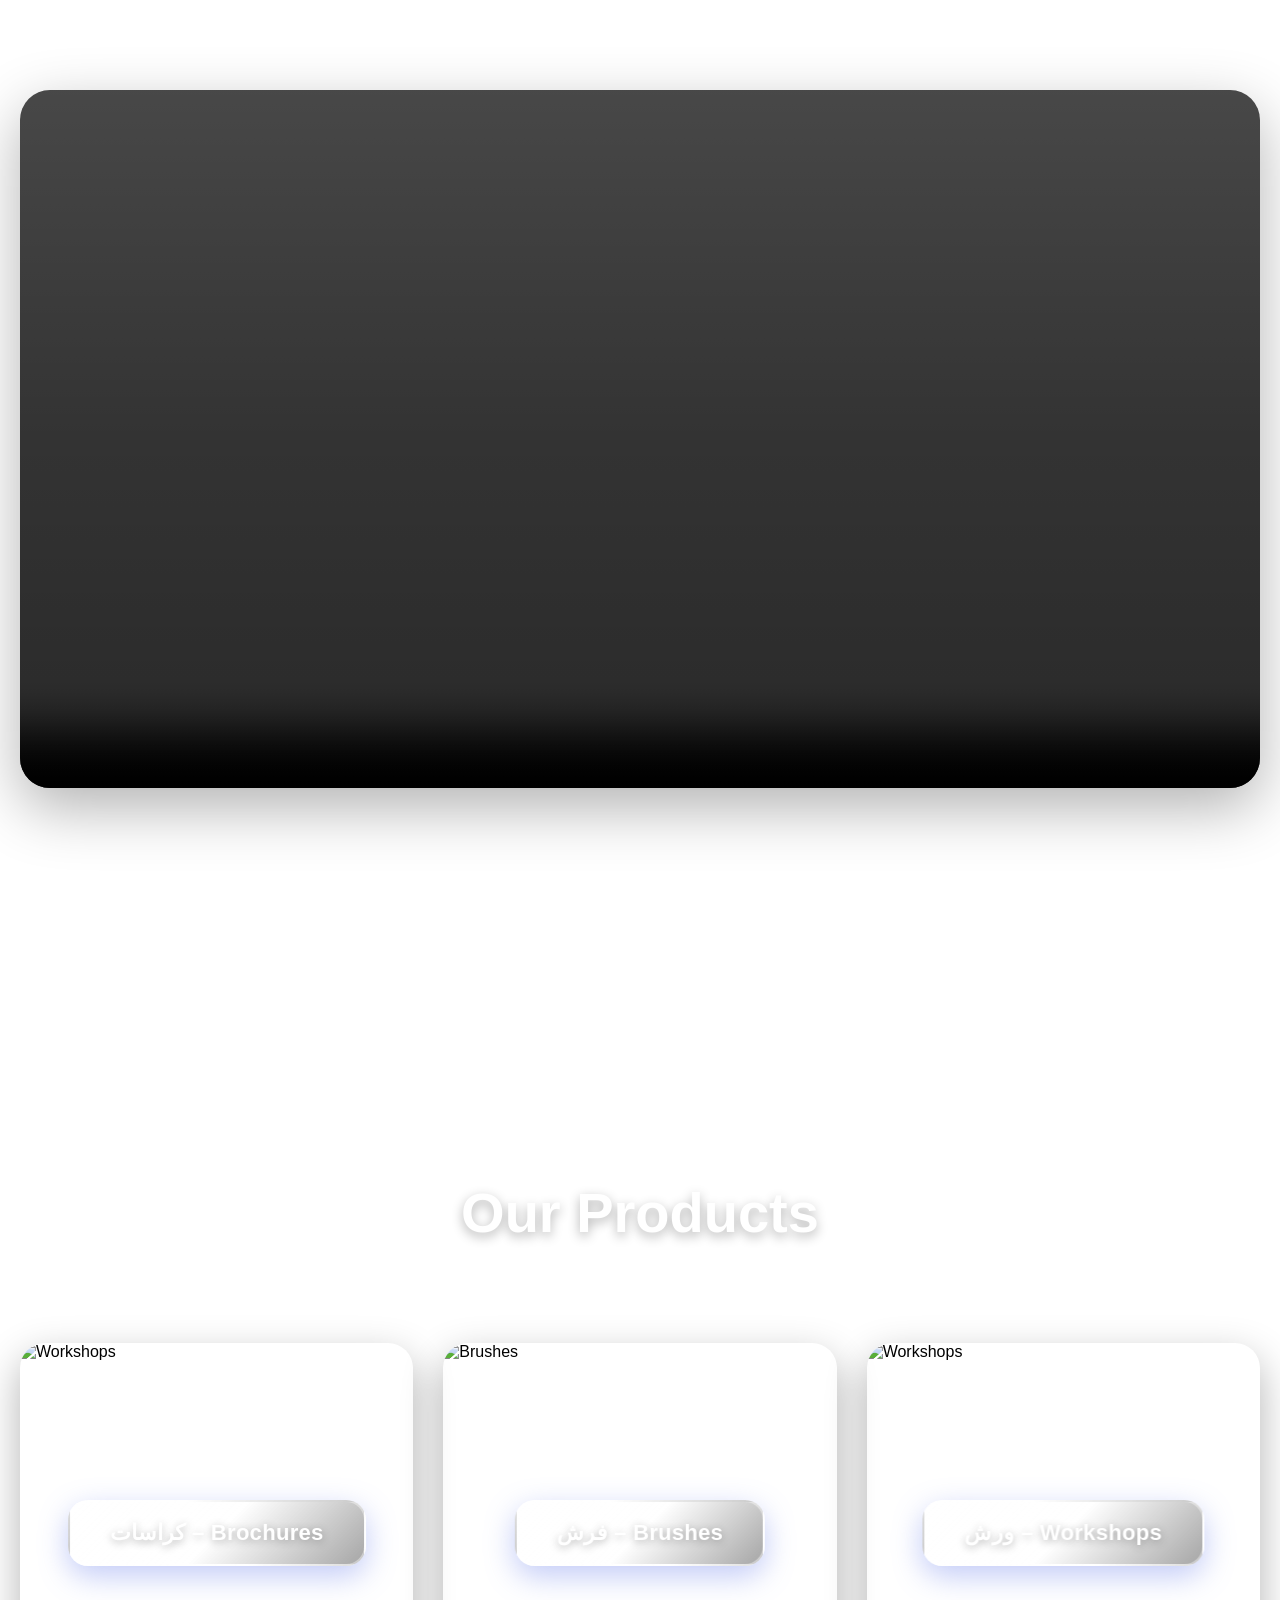
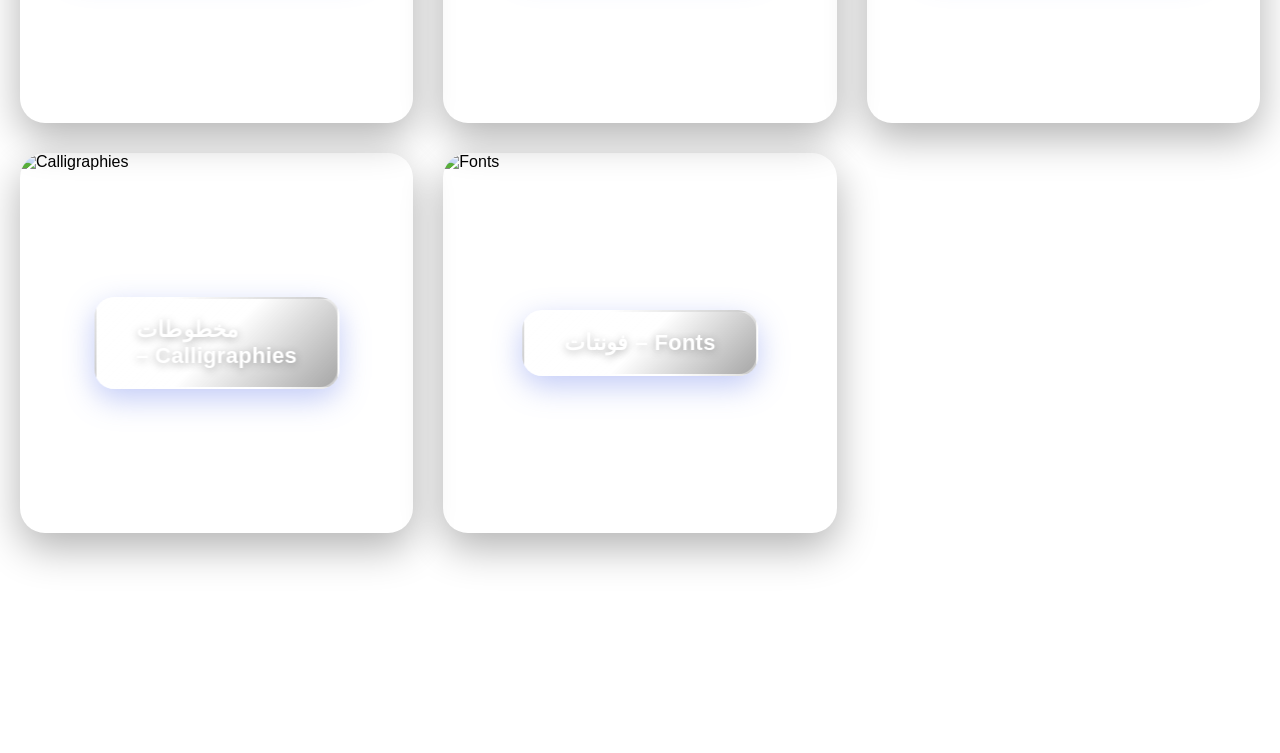
==== commit 073645e3: "Update index.html" ====
--- a/index.html
+++ b/index.html
@@ -69,7 +69,7 @@
                 </div>
             </div>
         </div>
-        <img src="IMG/Where-01.svg" alt="Hero Image" class="hero-bg">
+        <img src="Where-01.svg" alt="Hero Image" class="hero-bg">
     </section>
 
     <!-- NEW: Video Section -->
@@ -224,3 +224,4 @@
 
 </html>
 
+
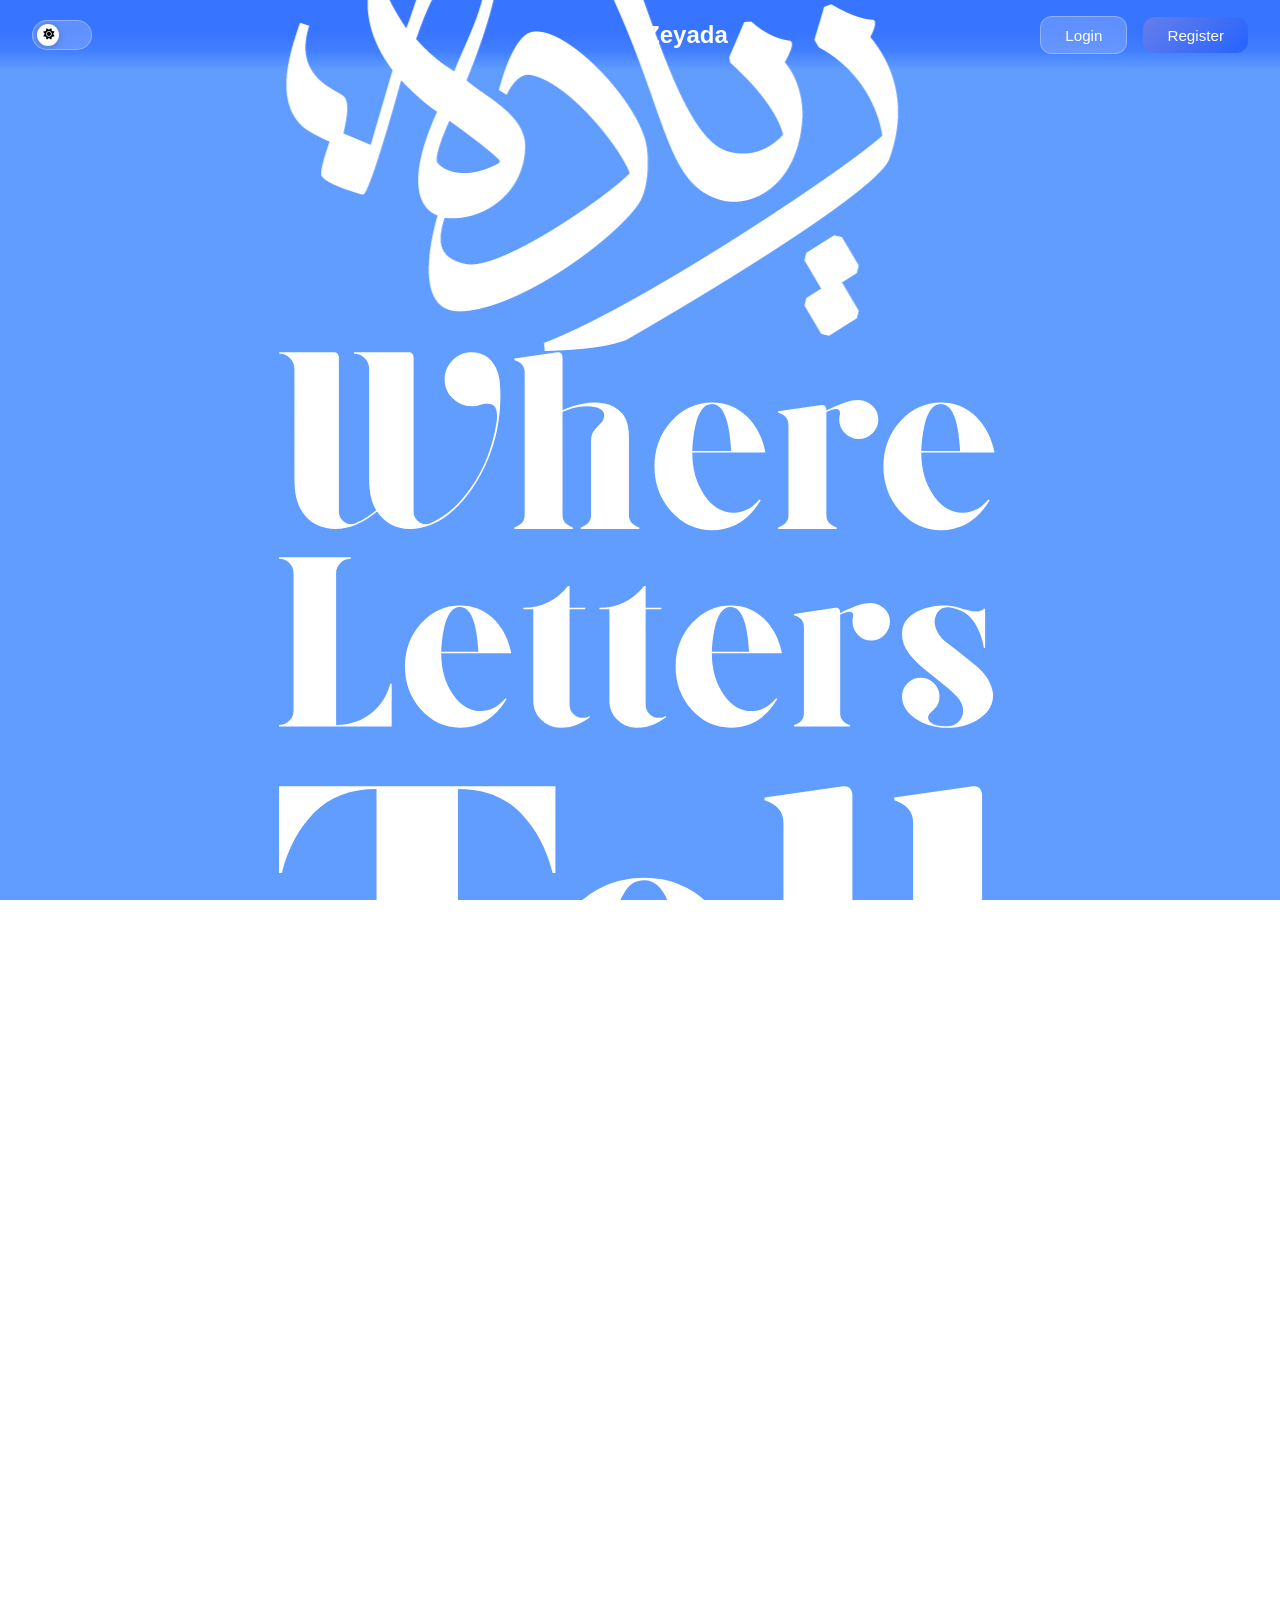
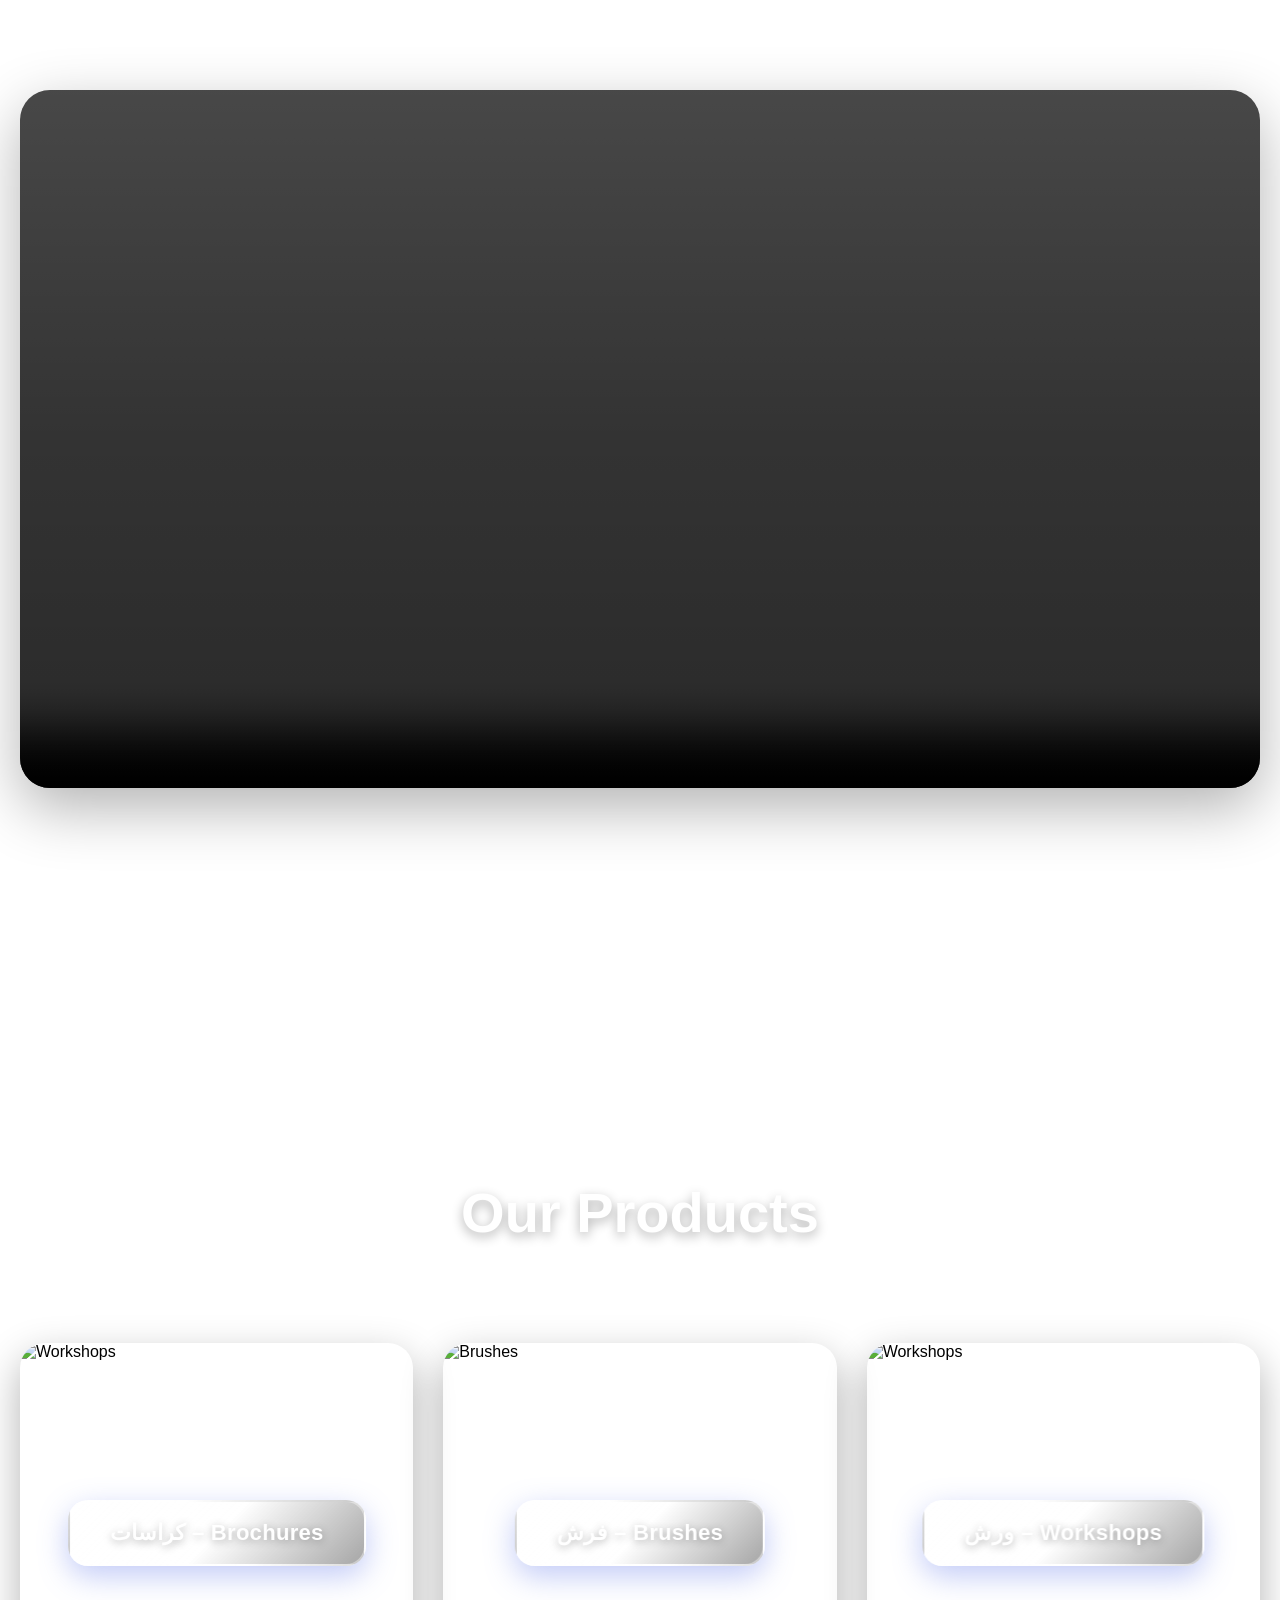
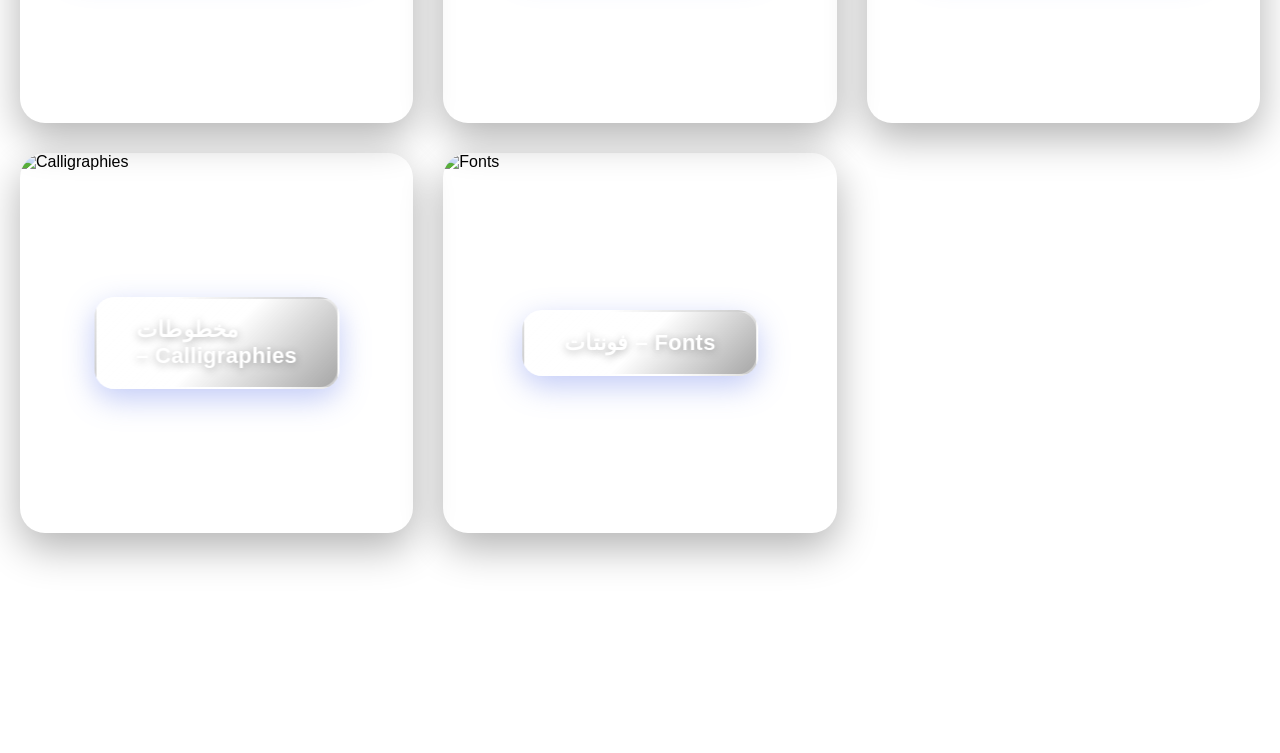
==== commit 6181fcfb: "Update index.html" ====
--- a/index.html
+++ b/index.html
@@ -20,7 +20,7 @@
             <a href="home.html" class="navbar-brand">
                 <div class="brand-logo">
                     <!-- <i class="fas fa-gem"></i> -->
-                    <img src="زياادة-01-01.svg" alt="Logo" class="logo-text-wrapper">
+                    <img src="1d-01.png" alt="Logo" class="logo-text-wrapper">
                 </div>
                 <span class="logo-svg">Zeyada</span>
             </a>
@@ -225,3 +225,4 @@
 </html>
 
 
+
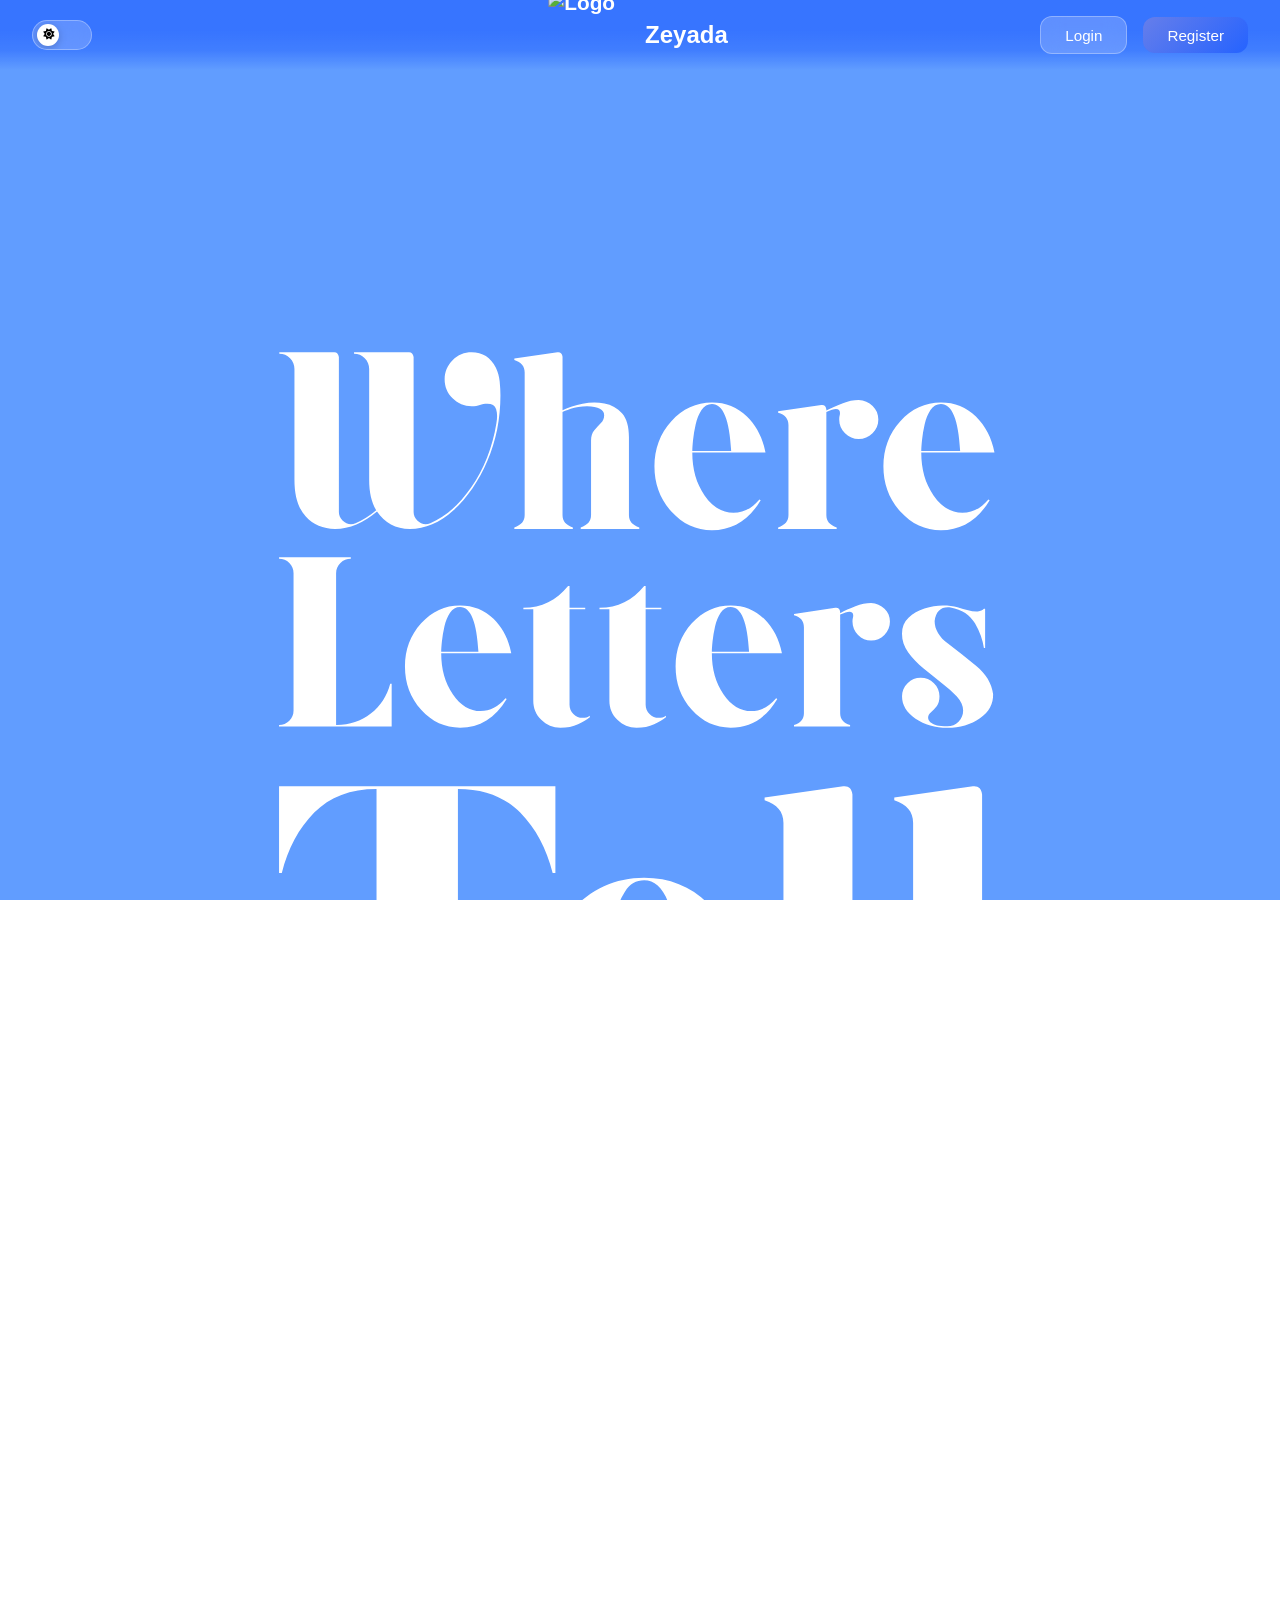
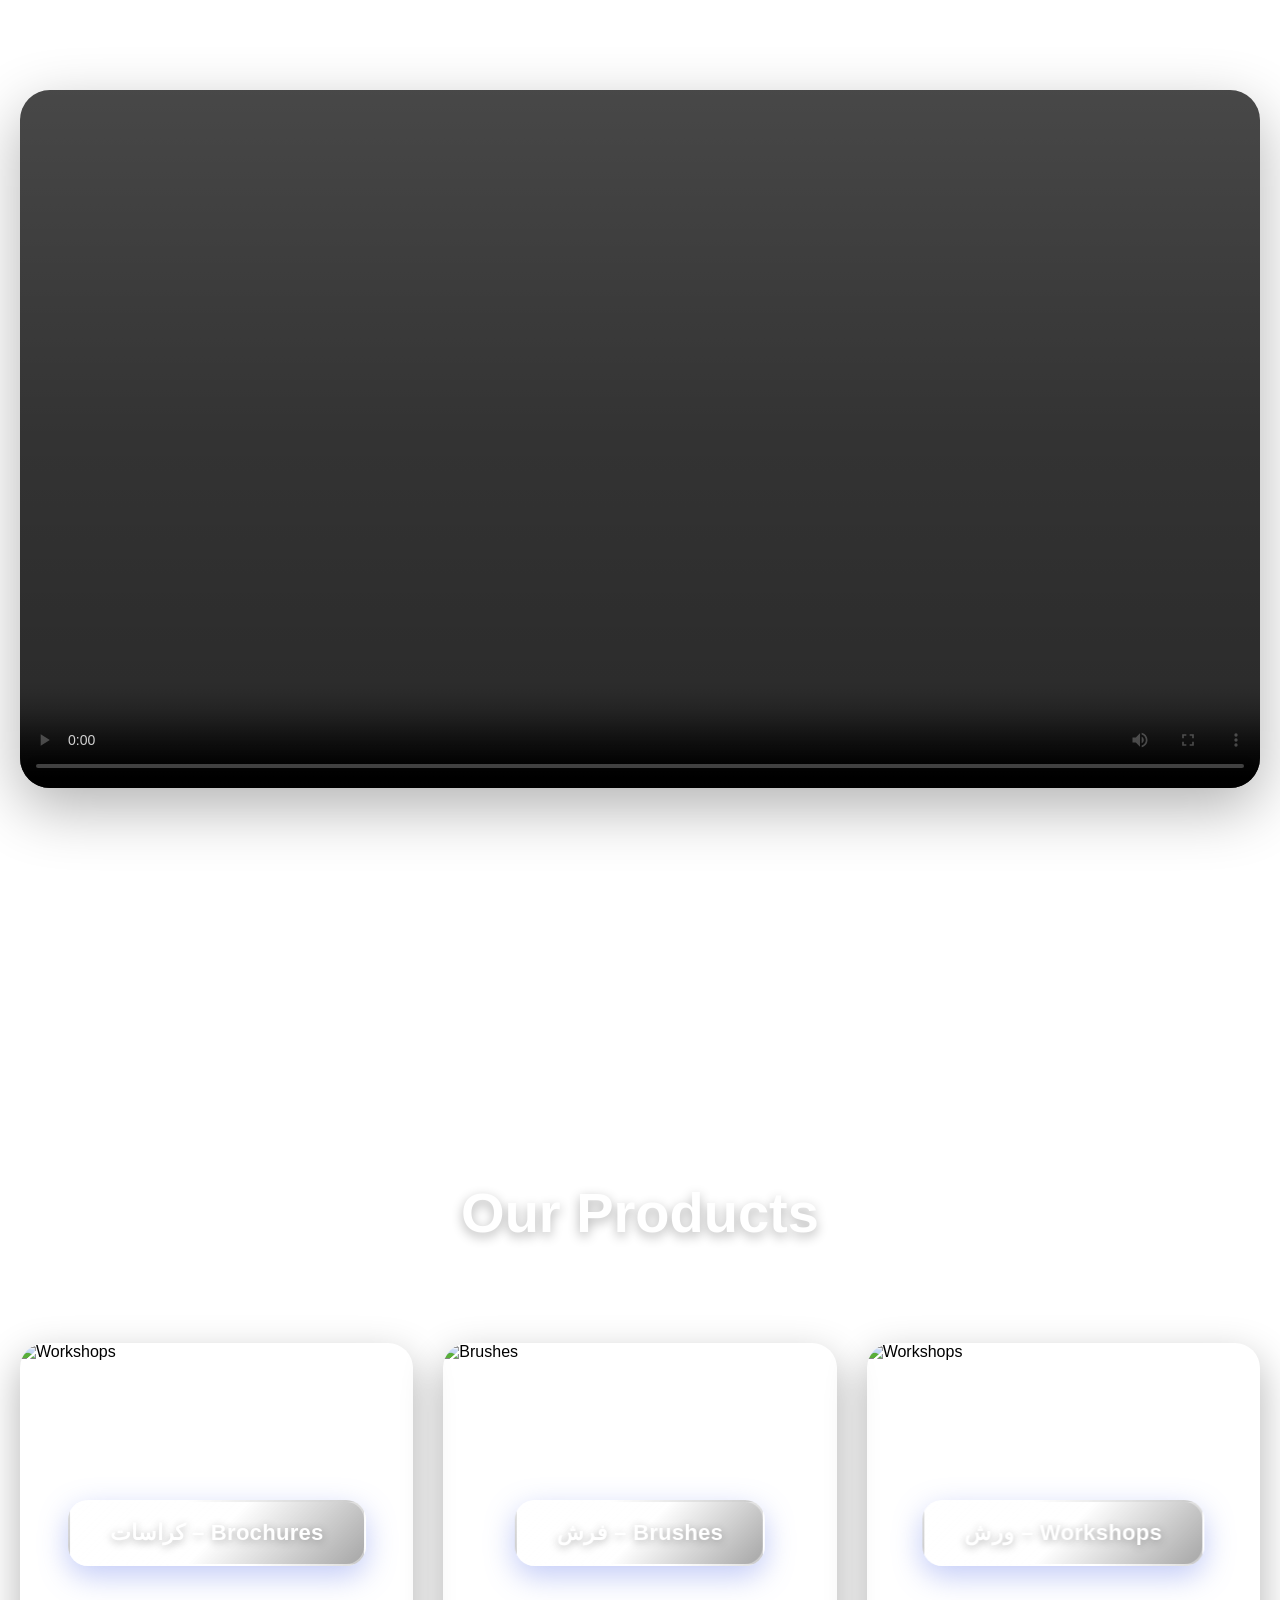
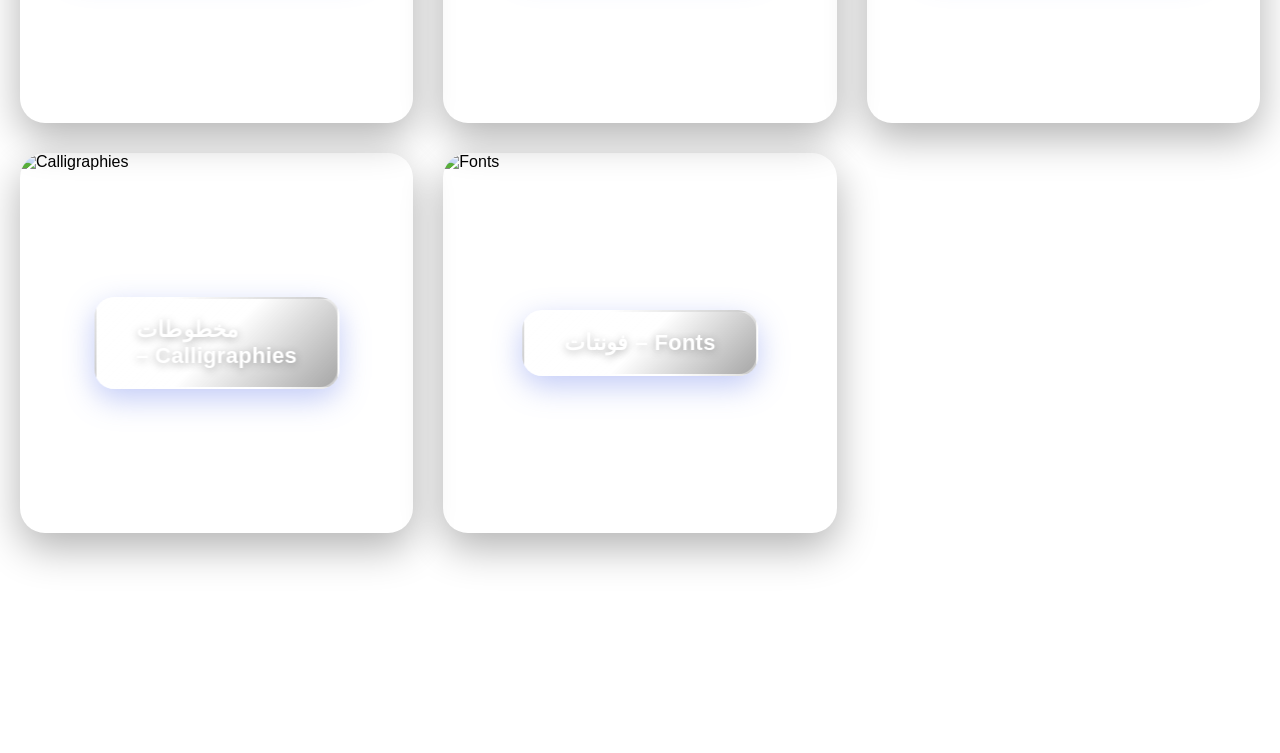
==== commit b280244b: "Update index.html" ====
--- a/index.html
+++ b/index.html
@@ -20,7 +20,7 @@
             <a href="home.html" class="navbar-brand">
                 <div class="brand-logo">
                     <!-- <i class="fas fa-gem"></i> -->
-                    <img src="1d-01.png" alt="Logo" class="logo-text-wrapper">
+                    <img src="زياادة-01-01.png" alt="Logo" class="logo-text-wrapper">
                 </div>
                 <span class="logo-svg">Zeyada</span>
             </a>
@@ -221,8 +221,4 @@
     <script src="nav.js"></script>
 </body>
 
-
 </html>
-
-
-
--- a/nav.css
+++ b/nav.css
@@ -532,4 +532,16 @@
 .dropdown-menu a:hover {
     background: rgba(255, 255, 255, 0.4);
     color: black;
-}+}
+
+
+.logo-text-wrapper {
+    width: 110%;
+    height: 110%;
+
+    display: block;
+
+    object-fit: contain;
+
+    flex-shrink: 0;
+}
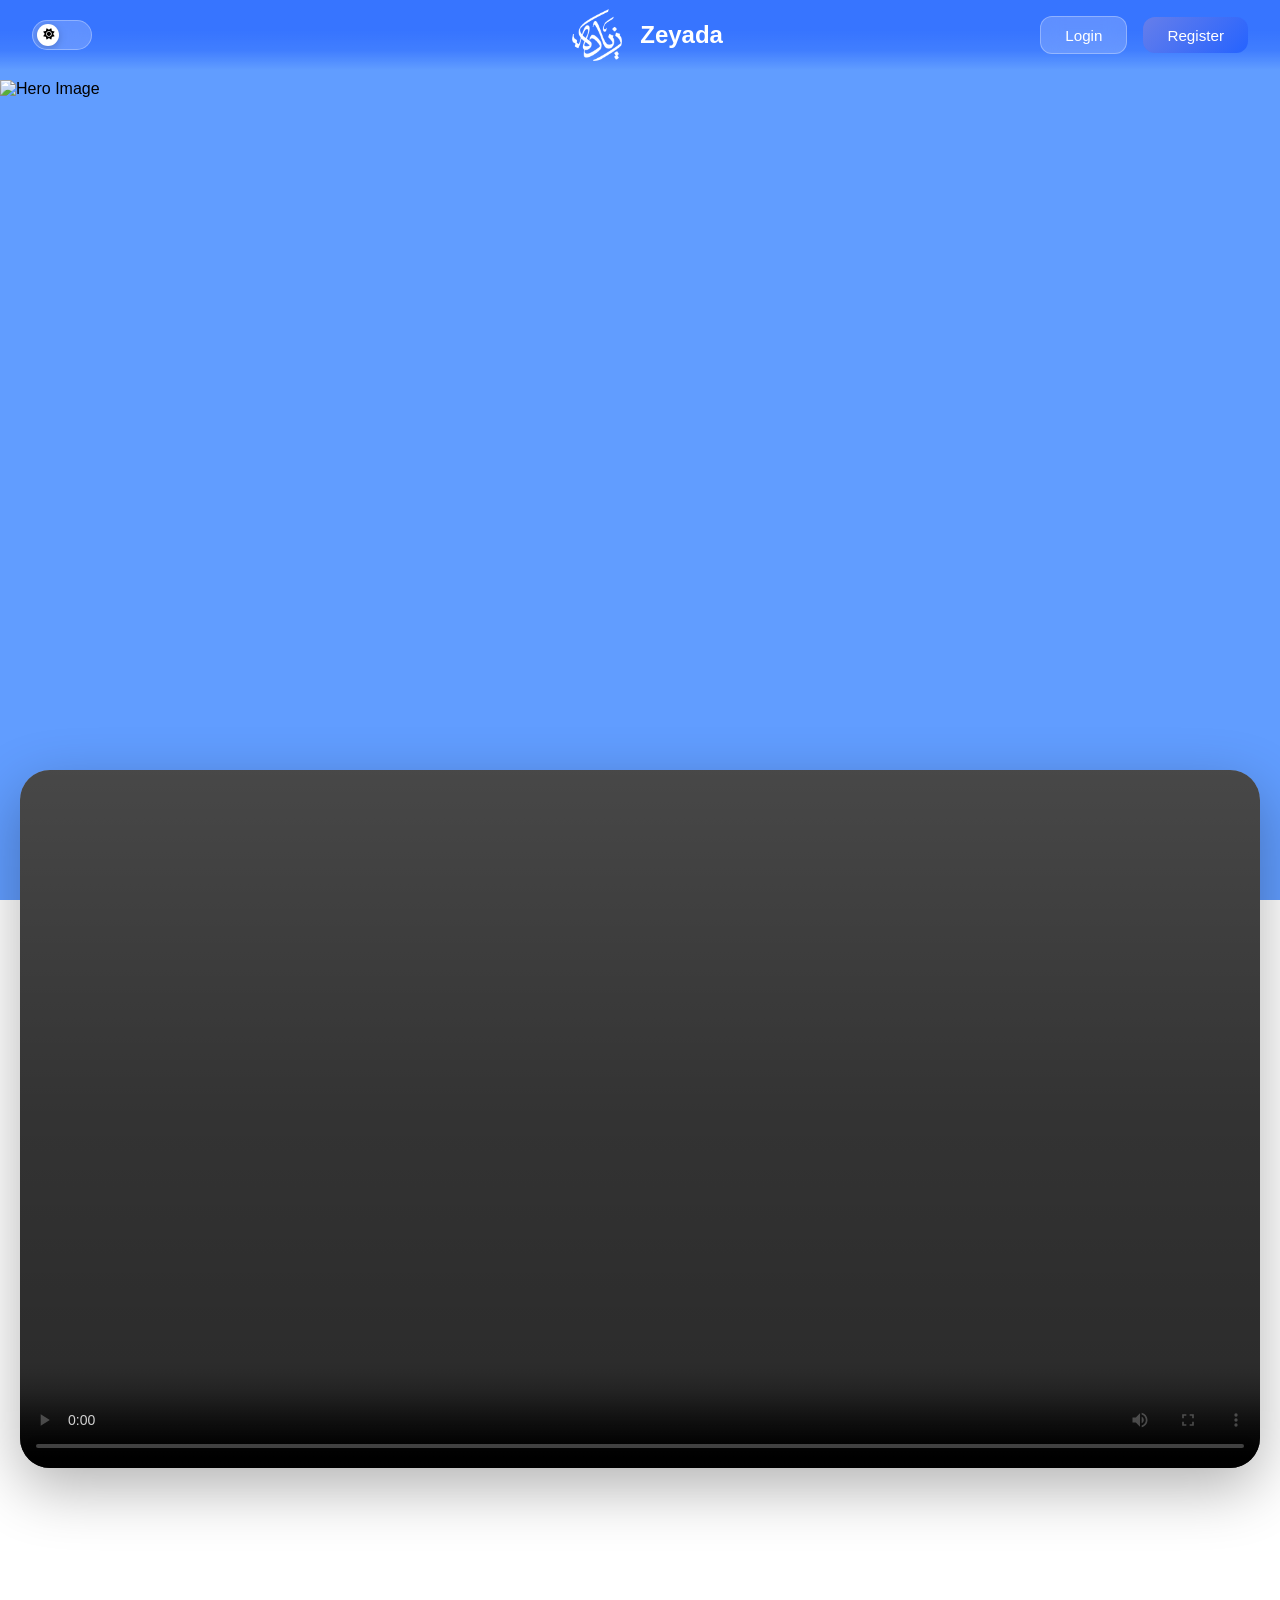
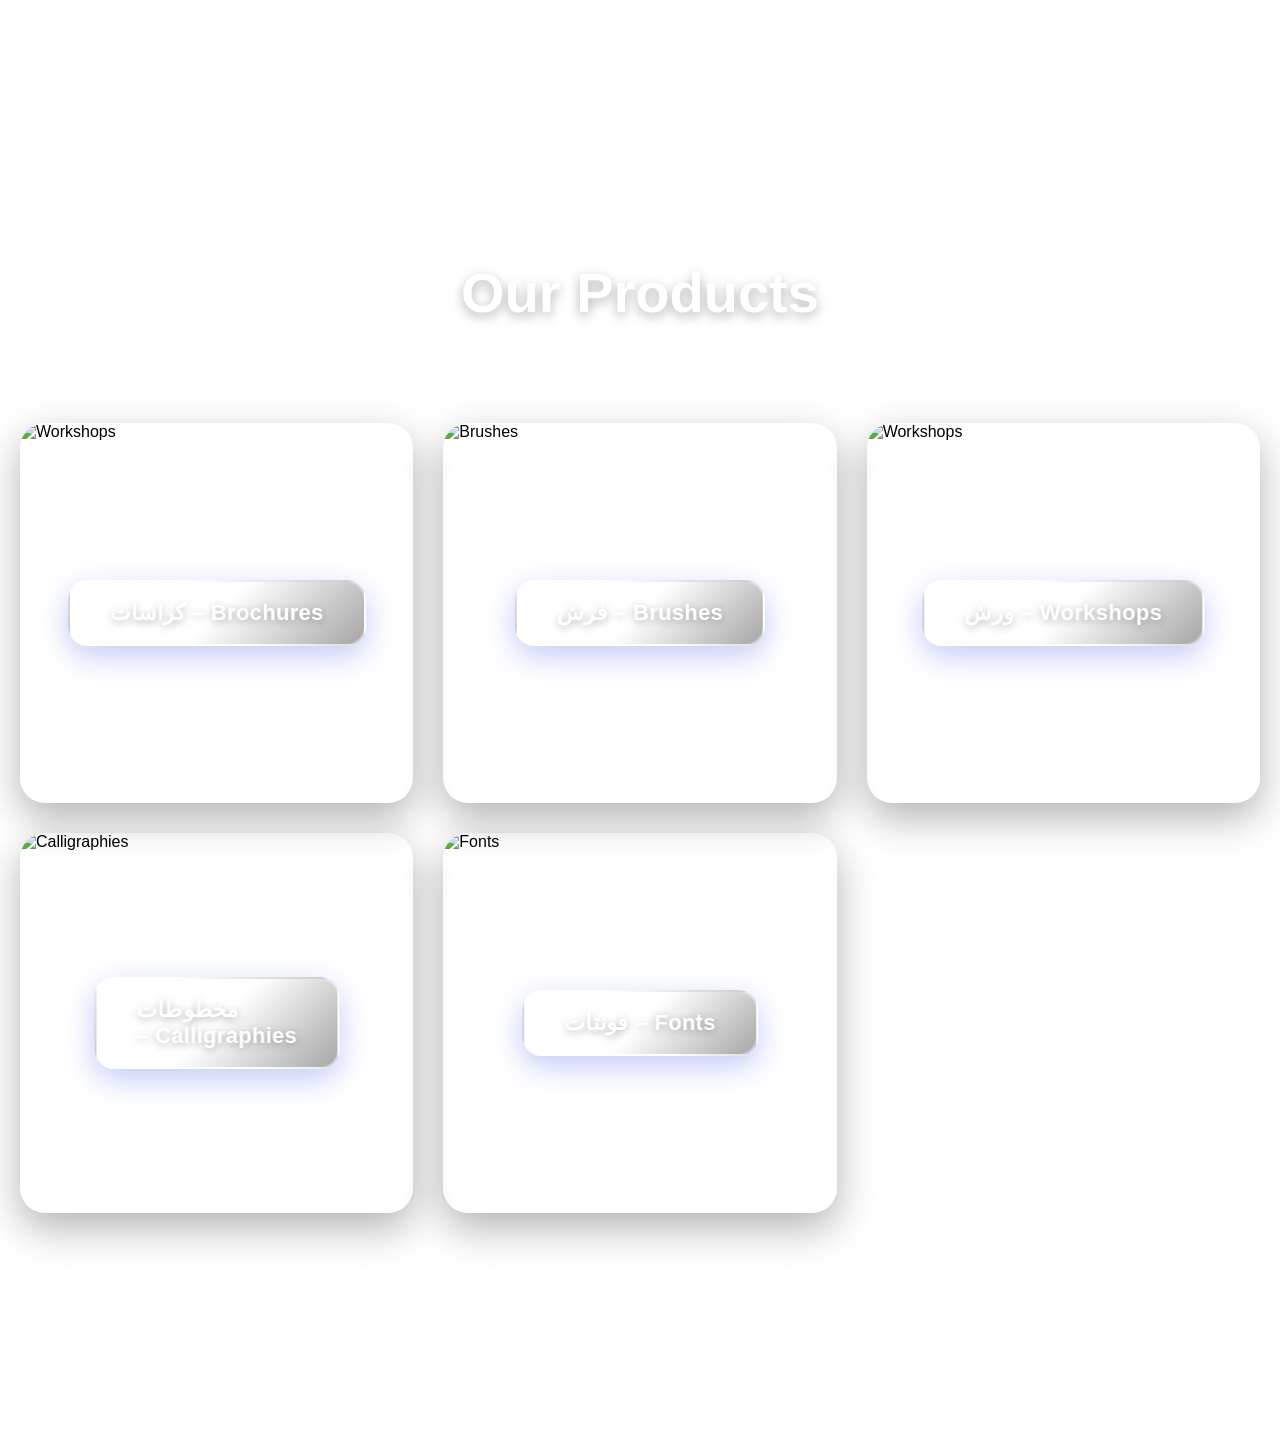
==== commit 1a39518c: "Update index.html" ====
--- a/index.html
+++ b/index.html
@@ -69,7 +69,7 @@
                 </div>
             </div>
         </div>
-        <img src="Where-01.svg" alt="Hero Image" class="hero-bg">
+        <img src="IMG/Where-01.png" alt="Hero Image" class="hero-bg">
     </section>
 
     <!-- NEW: Video Section -->
@@ -222,3 +222,4 @@
 </body>
 
 </html>
+
--- a/home.css
+++ b/home.css
@@ -509,4 +509,173 @@
 .scene:hover .logo-3d {
     animation-play-state: paused;
     transform: scale(1.15);
-}+}
+
+/* ===== Hero Section ===== */
+.hero {
+    position: relative;
+    width: 100%;
+    min-height: 100vh;
+    /* يغطي كامل الشاشة */
+    display: flex;
+    align-items: center;
+    justify-content: center;
+    overflow: hidden;
+}
+
+/* Hero Background Image */
+.hero-bg {
+    position: absolute;
+    top: 0;
+    left: 0;
+    width: 100%;
+    height: 100%;
+    object-fit: cover;
+    /* تغطي كامل الـ hero */
+    object-position: center center;
+    z-index: -1;
+}
+
+/* Logo Container */
+.logo-container {
+    position: absolute;
+    top: 50%;
+    left: 50%;
+    transform: translate(-50%, -50%);
+    width: clamp(200px, 30vw, 400px);
+    /* يتغير مع حجم الشاشة */
+    height: auto;
+    /* height يتغير حسب width */
+    pointer-events: none;
+    z-index: 10;
+}
+
+/* Logo Image داخل الـ container */
+.logo-container img {
+    width: 100%;
+    height: auto;
+    object-fit: contain;
+    filter: drop-shadow(0 12px 20px rgba(0, 0, 0, 0.25));
+}
+
+/* Float Animation للوجو */
+@keyframes floatAnimation {
+    0% {
+        transform: translateY(0px);
+    }
+
+    25% {
+        transform: translateY(-5px);
+    }
+
+    50% {
+        transform: translateY(0px);
+    }
+
+    75% {
+        transform: translateY(-5px);
+    }
+
+    100% {
+        transform: translateY(0px);
+    }
+}
+
+.logo-container img {
+    animation: floatAnimation 6s ease-in-out infinite;
+    transition: transform 0.2s ease-out;
+}
+
+/* Hover interaction - يكبر ويقف */
+.hero:hover .logo-container img {
+    animation-play-state: paused;
+    transform: scale(1.1);
+}
+
+/* ===== Responsive Hero ===== */
+@media (max-width: 992px) {
+    .logo-container {
+        width: clamp(180px, 35vw, 350px);
+        top: 50%;
+    }
+}
+
+@media (max-width: 768px) {
+    .logo-container {
+        width: clamp(150px, 45vw, 300px);
+        top: 50%;
+    }
+}
+
+@media (max-width: 480px) {
+    .logo-container {
+        width: clamp(120px, 60vw, 250px);
+        top: 50%;
+    }
+}
+
+/* ===== Hero Section ===== */
+.hero {
+    position: relative;
+    width: 100%;
+    height: auto;
+    /* بدل min-height كبير */
+    min-height: 70vh;
+    /* ارتفاع مبدئي معقول */
+    display: flex;
+    align-items: center;
+    justify-content: center;
+    overflow: hidden;
+    margin-bottom: 60px;
+}
+
+/* Hero Background Image */
+.hero-bg {
+    position: absolute;
+    top: 50%;
+    left: 50%;
+    transform: translate(-50%, -50%);
+    width: 100%;
+    /* أصغر من 100% */
+    max-width: 100%;
+    max-height: 90vh;
+    /* يمنعها من تغطية كل الشاشة */
+    height: 100%;
+    object-fit: contain;
+    /* يظهر كامل الصورة */
+    z-index: -1;
+}
+
+/* Responsive adjustments */
+@media (max-width: 992px) {
+    .hero {
+        min-height: 60vh;
+    }
+
+    .hero-bg {
+        width: 70%;
+        max-width: 800px;
+    }
+}
+
+@media (max-width: 768px) {
+    .hero {
+        min-height: 50vh;
+    }
+
+    .hero-bg {
+        width: 60%;
+        max-width: 600px;
+    }
+}
+
+@media (max-width: 480px) {
+    .hero {
+        min-height: 40vh;
+    }
+
+    .hero-bg {
+        width: 80%;
+        max-width: 400px;
+    }
+}
--- a/nav.css
+++ b/nav.css
@@ -88,7 +88,7 @@
     transform: translateX(-50%);
     display: flex;
     align-items: center;
-    gap: 0.8rem;
+    gap: 0.2rem;
     text-decoration: none;
     color: #fff;
     font-size: 1.5rem;
@@ -397,7 +397,7 @@
     }
 
     .navbar-brand {
-        font-size: 1.2rem;
+        font-size: 1.1rem;
     }
 
     .brand-logo {
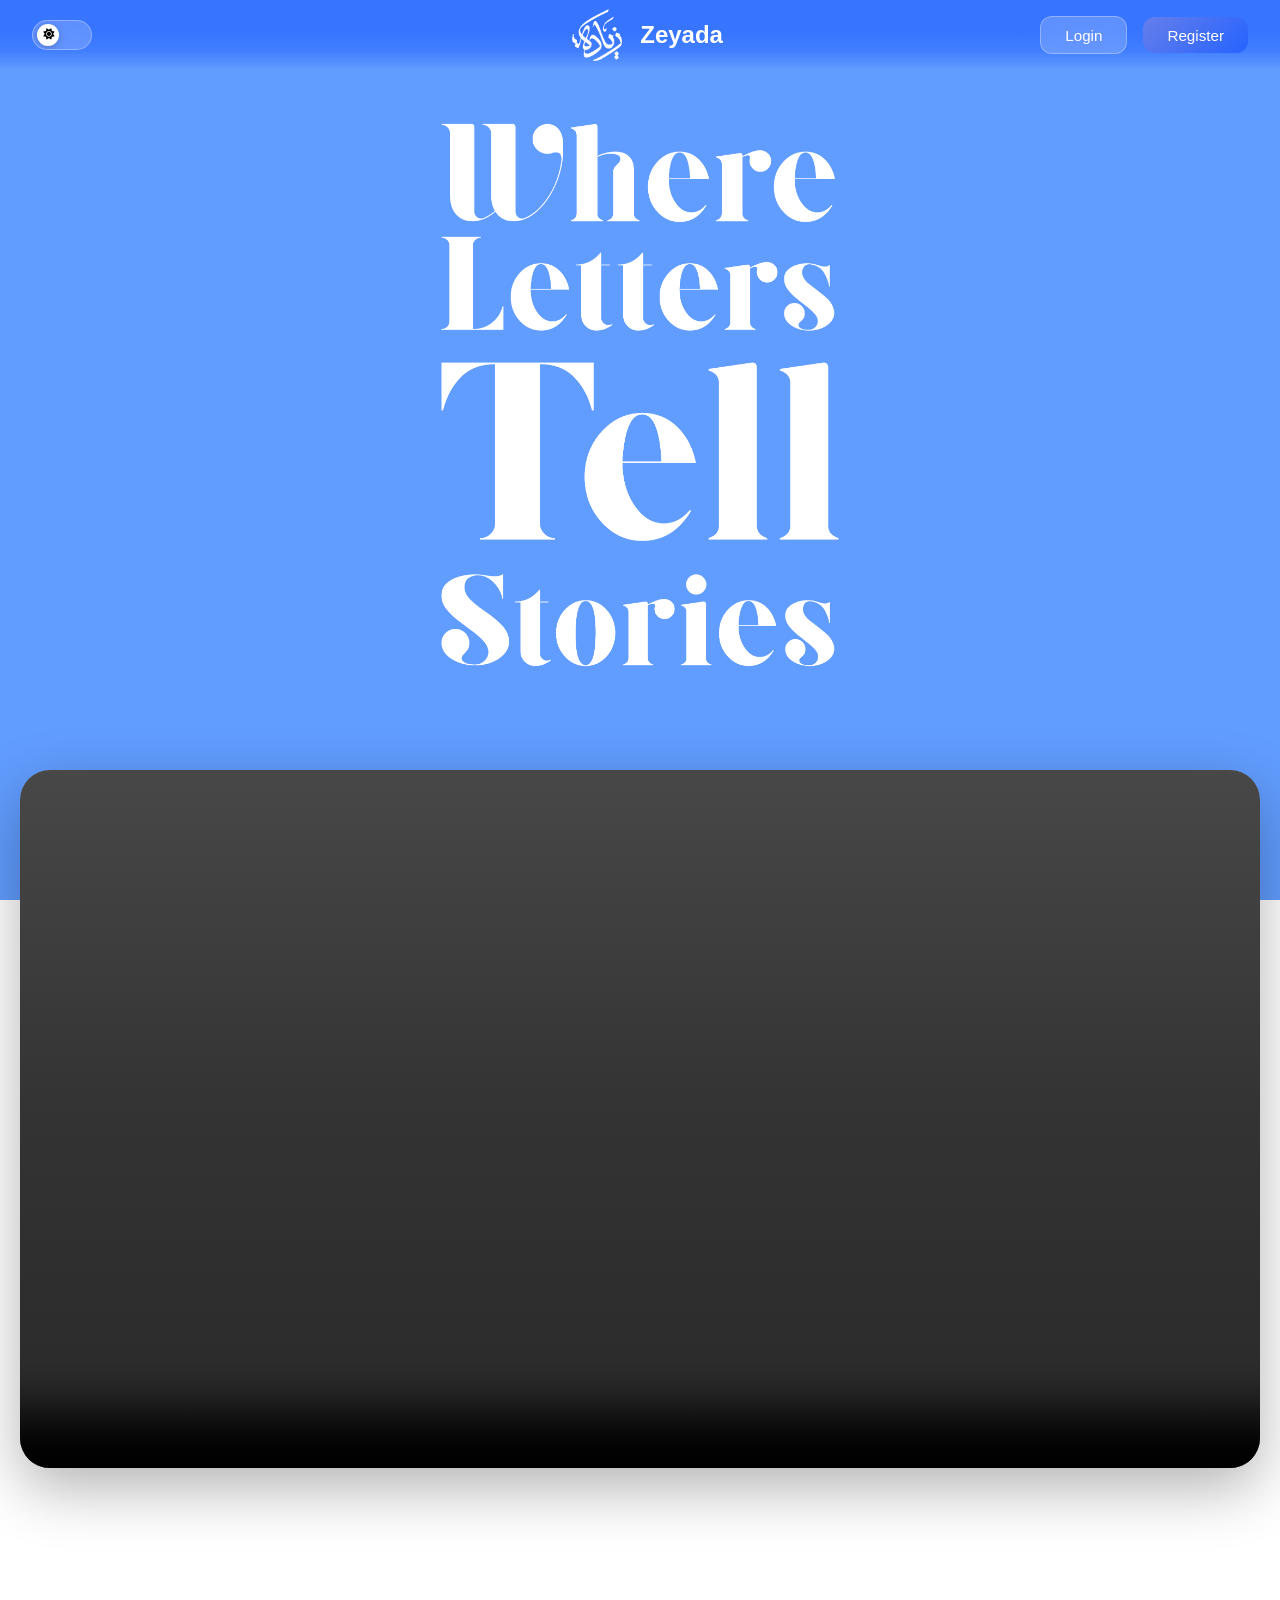
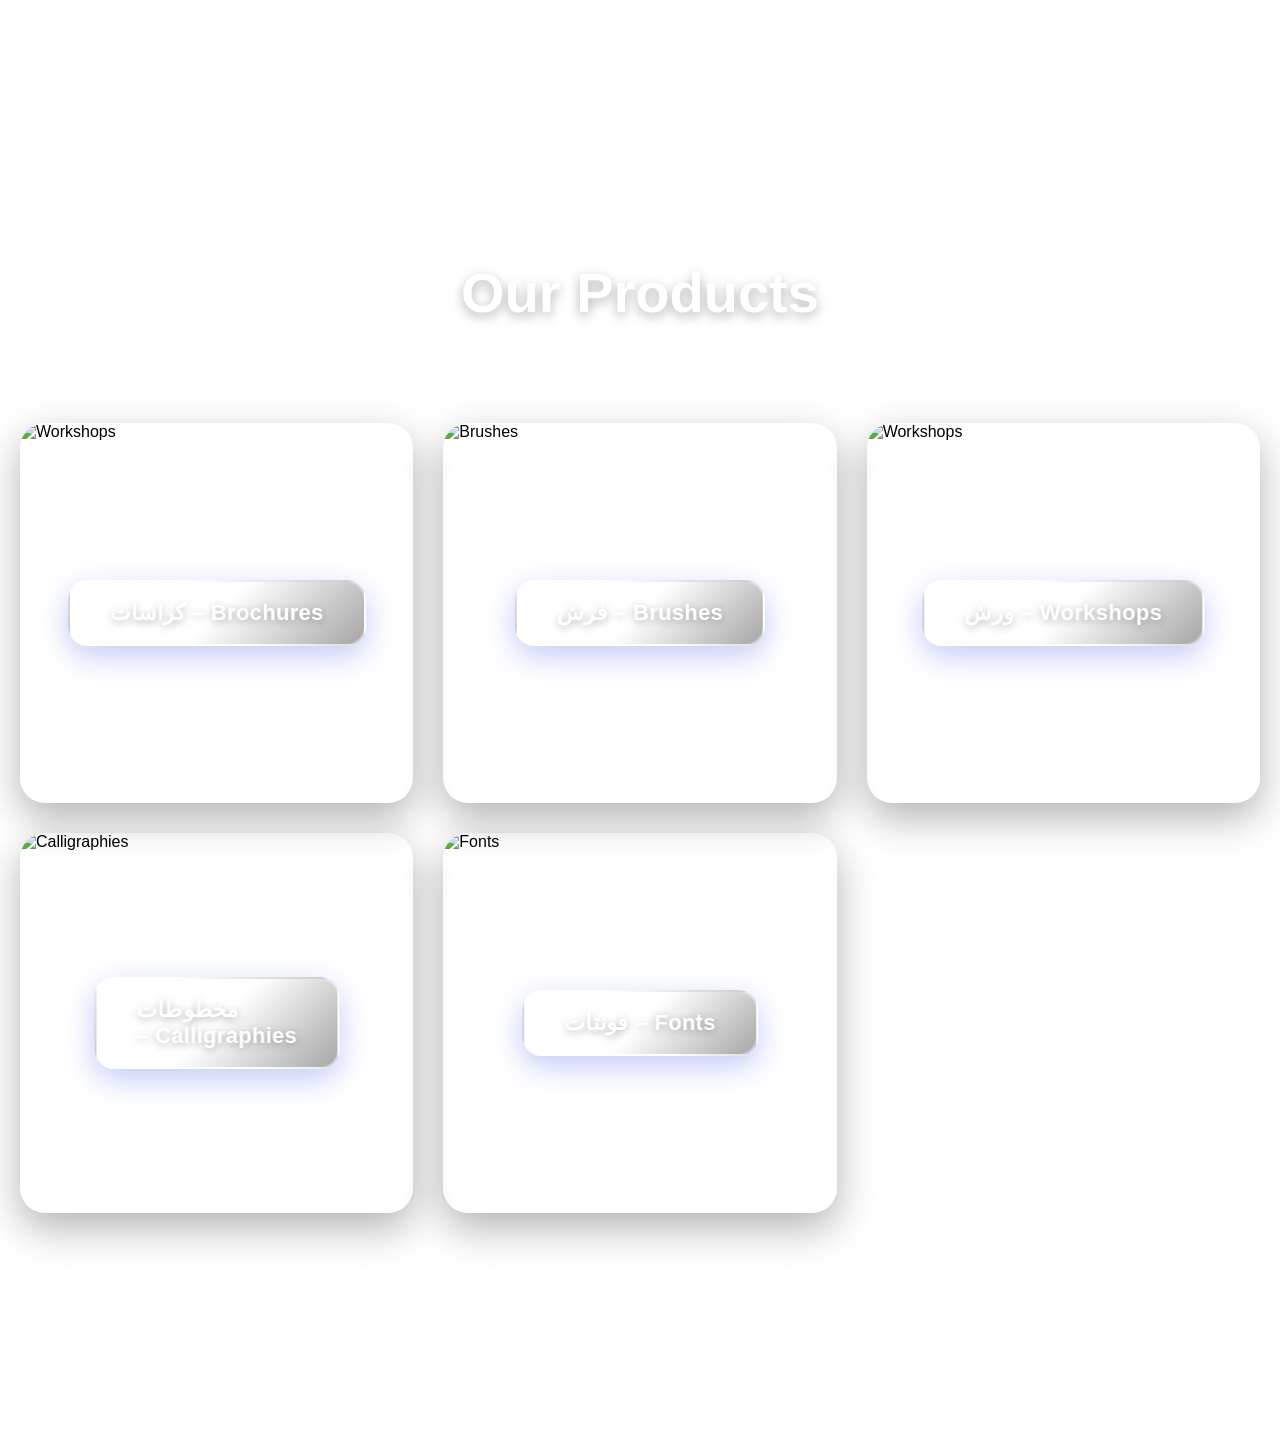
==== commit e2c4a2a8: "Update index.html" ====
--- a/index.html
+++ b/index.html
@@ -69,7 +69,7 @@
                 </div>
             </div>
         </div>
-        <img src="IMG/Where-01.png" alt="Hero Image" class="hero-bg">
+        <img src="Where-01.png" alt="Hero Image" class="hero-bg">
     </section>
 
     <!-- NEW: Video Section -->
@@ -223,3 +223,4 @@
 
 </html>
 
+
